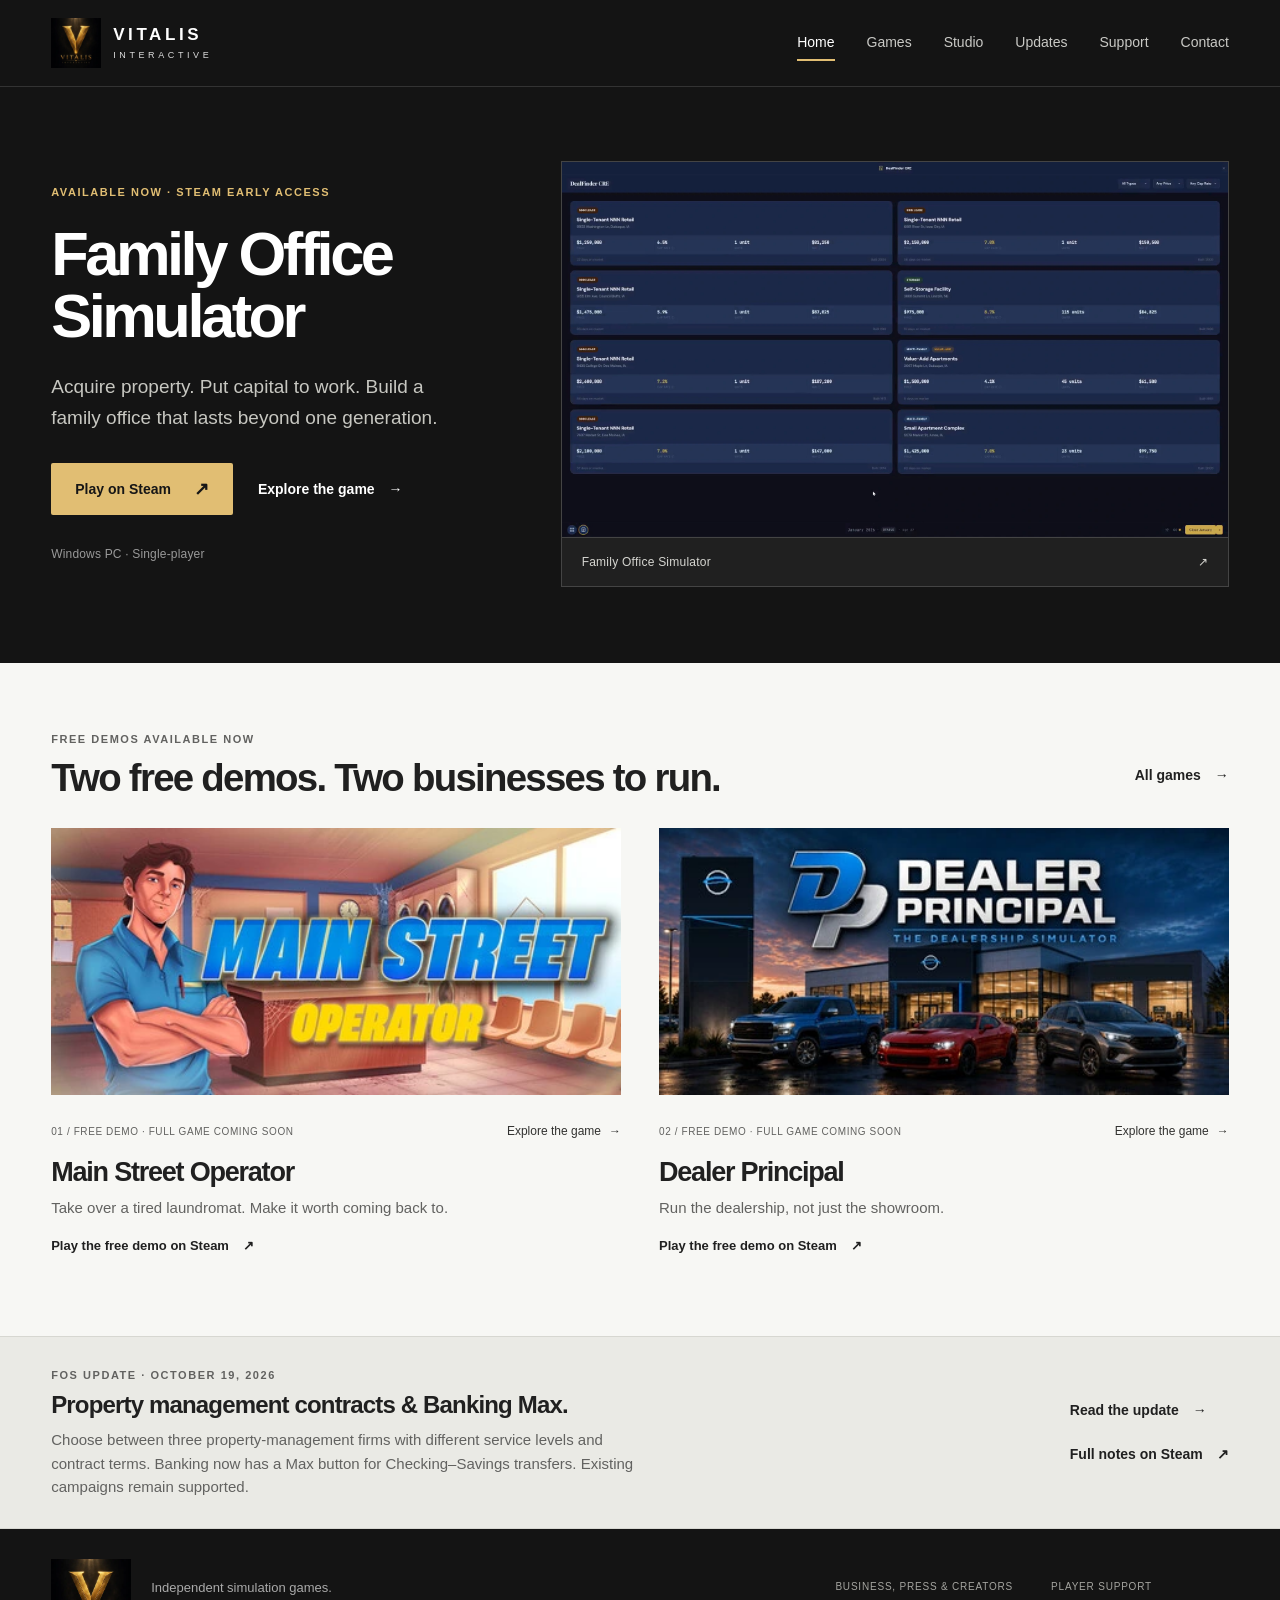
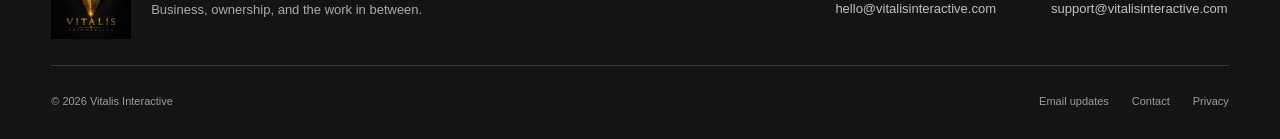
==== index.html @ b2b52690 "Refresh evergreen demo messaging after October 2026 Next Fest Replace expired promotional labels on " ====
<!doctype html>
<html lang="en"><head><meta charset="utf-8"><meta name="viewport" content="width=device-width,initial-scale=1">
<title>Vitalis Interactive | Independent Simulation Games</title><meta name="description" content="Play Family Office Simulator in Early Access, and try free demos of Main Street Operator and Dealer Principal. Independent business simulation games."><meta name="theme-color" content="#141414"><meta name="color-scheme" content="light"><meta name="robots" content="index,follow,max-image-preview:large">
<link rel="canonical" href="https://vitalisinteractive.com/"><link rel="icon" href="assets/favicon-32.png" type="image/png"><link rel="manifest" href="site.webmanifest">
<meta property="og:site_name" content="Vitalis Interactive"><meta property="og:type" content="website"><meta property="og:title" content="Vitalis Interactive | Independent Simulation Games"><meta property="og:description" content="Play Family Office Simulator in Early Access, and try free demos of Main Street Operator and Dealer Principal. Independent business simulation games."><meta property="og:url" content="https://vitalisinteractive.com/"><meta property="og:image" content="https://vitalisinteractive.com/assets/games/fos-capsule.webp"><meta property="og:image:alt" content="Family Office Simulator"><meta name="twitter:card" content="summary_large_image"><meta name="twitter:title" content="Vitalis Interactive | Independent Simulation Games"><meta name="twitter:description" content="Play Family Office Simulator in Early Access, and try free demos of Main Street Operator and Dealer Principal. Independent business simulation games."><meta name="twitter:image" content="https://vitalisinteractive.com/assets/games/fos-capsule.webp">
<link rel="stylesheet" href="styles.css"><link rel="stylesheet" href="foundation.css"><link rel="stylesheet" href="newsletter.css"><link rel="stylesheet" href="exact-logo-fix.css" data-vitalis-exact-logo><link rel="stylesheet" href="studio-refresh.css">
<script type="application/ld+json">{"@context": "https://schema.org", "@type": "WebPage", "name": "Vitalis Interactive | Independent Simulation Games", "url": "https://vitalisinteractive.com/", "publisher": {"@type": "Organization", "name": "Vitalis Interactive", "url": "https://vitalisinteractive.com/"}}</script></head>
<body class="vi-site" data-refresh="03"><a class="vi-skip" href="#main">Skip to content</a><header class="vi-header"><div class="vi-wrap vi-header-inner">
<a class="vi-brand" href="index.html" aria-label="Vitalis Interactive home"><img src="assets/vitalis-master-exact-2026.webp" width="56" height="56" alt="Vitalis Interactive"><span>VITALIS<span>INTERACTIVE</span></span></a>
<button class="vi-menu" type="button" data-menu aria-expanded="false" aria-controls="site-navigation" aria-label="Open navigation menu"><span></span><span></span><span></span></button>
<nav class="vi-nav" id="site-navigation" data-nav aria-label="Primary navigation"><a href="index.html" aria-current="page">Home</a><a href="games.html">Games</a><a href="studio.html">Studio</a><a href="latest.html">Updates</a><a href="support.html">Support</a><a href="contact.html">Contact</a></nav>
</div></header><main id="main" class="vi-main"><section class="vi-home-hero"><div class="vi-wrap vi-hero-grid"><div class="vi-hero-copy"><span class="vi-kicker vi-gold">Available now · Steam Early Access</span><h1>Family Office<br>Simulator</h1><p>Acquire property. Put capital to work. Build a family office that lasts beyond one generation.</p><div class="vi-actions"><a class="vi-button vi-primary" href="https://store.steampowered.com/app/4820790/Family_Office_Simulator/" target="_blank" rel="noopener noreferrer">Play on Steam <span aria-hidden="true">↗</span></a><a class="vi-inline-link" href="family-office-simulator.html">Explore the game <span aria-hidden="true">→</span></a></div><span class="vi-small vi-hero-platform">Windows PC · Single-player</span></div><a class="vi-hero-art" href="family-office-simulator.html" aria-label="Explore Family Office Simulator"><img class="" src="assets/games/fos-gameplay-1.webp" width="1920" height="1080" alt="Family Office Simulator — screenshot from the public Steam page" loading="eager" fetchpriority="high" decoding="async"><span>Family Office Simulator <span aria-hidden="true">↗</span></span></a></div></section>
<section class="vi-section"><div class="vi-wrap"><div class="vi-section-heading"><div><span class="vi-kicker">Free demos available now</span><h2>Two free demos. Two businesses to run.</h2></div><a class="vi-inline-link" href="games.html">All games <span aria-hidden="true">→</span></a></div><div class="vi-games-grid"><article class="vi-game"><a class="vi-art-link" href="main-street-operator.html" aria-label="Explore Main Street Operator"><img class="" src="assets/games/mso-capsule.webp" width="460" height="215" alt="Main Street Operator — official Steam capsule artwork" loading="lazy" decoding="async"></a><div class="vi-game-meta"><span>01 / Free demo · Full game coming soon</span><a href="main-street-operator.html">Explore the game <span aria-hidden="true">→</span></a></div><h2><a href="main-street-operator.html">Main Street Operator</a></h2><p>Take over a tired laundromat. Make it worth coming back to.</p><a class="vi-inline-link" href="https://store.steampowered.com/app/5070740/Main_Street_Operator/" target="_blank" rel="noopener noreferrer">Play the free demo on Steam <span aria-hidden="true">↗</span></a></article><article class="vi-game"><a class="vi-art-link" href="dealer-principal.html" aria-label="Explore Dealer Principal"><img class="" src="assets/games/dp-capsule.webp" width="460" height="215" alt="Dealer Principal — official Steam capsule artwork" loading="lazy" decoding="async"></a><div class="vi-game-meta"><span>02 / Free demo · Full game coming soon</span><a href="dealer-principal.html">Explore the game <span aria-hidden="true">→</span></a></div><h2><a href="dealer-principal.html">Dealer Principal</a></h2><p>Run the dealership, not just the showroom.</p><a class="vi-inline-link" href="https://store.steampowered.com/app/5158570/Dealer_Principal_The_Dealership_Simulator/" target="_blank" rel="noopener noreferrer">Play the free demo on Steam <span aria-hidden="true">↗</span></a></article></div></div></section><section class="vi-update-strip"><div class="vi-wrap vi-update-inner"><div><span class="vi-kicker">FOS update · October 19, 2026</span><h2>Property management contracts &amp; Banking Max.</h2><p>Choose between three property-management firms with different service levels and contract terms. Banking now has a Max button for Checking–Savings transfers. Existing campaigns remain supported.</p></div><div><a class="vi-inline-link" href="latest.html#update-2026-10-19-fos">Read the update <span aria-hidden="true">→</span></a><br><a class="vi-inline-link" href="https://steamcommunity.com/games/4820790/announcements/detail/681890308606133478" target="_blank" rel="noopener noreferrer">Full notes on Steam <span aria-hidden="true">↗</span></a></div></div></section></main><footer class="vi-footer"><div class="vi-wrap vi-footer-top">
<div class="vi-signature"><img src="assets/vitalis-master-exact-2026.webp" width="100" height="100" alt="Vitalis Interactive"><p>Independent simulation games.<br>Business, ownership, and the work in between.</p></div>
<div class="vi-footer-contacts"><div><span>Business, press &amp; creators</span><a href="mailto:hello@vitalisinteractive.com">hello@vitalisinteractive.com</a></div><div><span>Player support</span><a href="mailto:support@vitalisinteractive.com">support@vitalisinteractive.com</a></div></div>
</div><div class="vi-wrap vi-footer-bottom"><span>© <span data-year>2026</span> Vitalis Interactive</span><div><a href="dispatch.html">Email updates</a><a href="contact.html">Contact</a><a href="privacy.html">Privacy</a></div></div></footer><script src="site.js"></script></body></html>
---- styles.css ----
:root{--ink:#071116;--ink2:#0e1d24;--paper:#f3efe5;--paper2:#e7e0d3;--white:#fffdf8;--gold:#d7a936;--gold2:#8b6413;--muted:#9aadb2;--line:rgba(255,255,255,.13);--container:min(1180px,calc(100% - 44px))}
*{box-sizing:border-box}html{scroll-behavior:smooth}body{margin:0;background:var(--paper);color:var(--ink);font-family:Arial,Helvetica,sans-serif;line-height:1.55;-webkit-font-smoothing:antialiased}img{display:block;max-width:100%}a{color:inherit}.container{width:var(--container);margin:auto}.narrow{max-width:860px}.skip{position:fixed;left:12px;top:12px;transform:translateY(-150%);z-index:100;background:white;padding:10px}.skip:focus{transform:none}
.site-header{position:sticky;top:0;z-index:50;background:rgba(7,17,22,.96);border-bottom:1px solid var(--line);backdrop-filter:blur(14px)}.nav-wrap{min-height:88px;display:flex;align-items:center;justify-content:space-between;gap:24px}.brand{display:flex;width:82px;height:72px;overflow:hidden}.brand img{width:72px;height:72px;object-fit:contain}.site-nav{display:flex;align-items:center;gap:23px}.site-nav>a{color:rgba(255,255,255,.72);text-decoration:none;font-weight:700;font-size:13px}.site-nav>a:hover,.site-nav>a.active{color:white}.nav-cta{display:inline-flex!important;align-items:center;justify-content:center;min-height:42px;padding:0 17px;background:var(--gold);color:var(--ink)!important}.menu-button{display:none;background:none;border:0;padding:8px}.menu-button span{display:block;width:26px;height:2px;background:white;margin:5px}
.home-hero{position:relative;min-height:760px;overflow:hidden;background:var(--ink);color:white}.hero-bg{position:absolute;inset:0;background-position:center;background-size:cover}.hero-content{position:relative;z-index:2;min-height:760px;display:flex;align-items:center;padding-block:90px}.hero-copy{max-width:690px}.eyebrow{display:block;color:var(--gold);font-size:12px;font-weight:900;letter-spacing:.16em;text-transform:uppercase}.eyebrow.dark{color:var(--gold2)}h1,h2,h3{font-family:Georgia,"Times New Roman",serif;font-weight:400}.home-hero h1{margin:18px 0 26px;font-size:clamp(60px,7vw,102px);line-height:.93;letter-spacing:-.055em}.home-hero h1 em{display:block;color:var(--gold);font-weight:400}.hero-lead{max-width:650px;font-size:22px;line-height:1.5;color:#eef3f3}.hero-sub{max-width:600px;color:#a7b8bc}.button-row{display:flex;gap:16px;flex-wrap:wrap;margin-top:30px}.button{display:inline-flex;align-items:center;justify-content:center;min-height:48px;padding:0 21px;text-decoration:none;font-weight:900;border:1px solid transparent}.button.primary{background:var(--gold);color:var(--ink)}.button.secondary{border-color:rgba(255,255,255,.3);color:white;background:transparent}.button.secondary.dark{border-color:rgba(7,17,22,.25);color:var(--ink)}.button.secondary.light{margin-top:14px}.hero-proof{display:grid;grid-template-columns:repeat(3,1fr);gap:18px;margin-top:44px;padding-top:22px;border-top:1px solid var(--line)}.hero-proof div{display:grid;gap:2px}.hero-proof b{font-size:15px}.hero-proof span{font-size:12px;letter-spacing:.08em;text-transform:uppercase;color:var(--muted)}
.signal-strip{background:var(--ink2);color:white;border-top:1px solid var(--line);border-bottom:1px solid var(--line)}.signal-strip .container{min-height:82px;display:flex;align-items:center;justify-content:center;gap:28px;font-family:Georgia,serif;text-transform:uppercase;letter-spacing:.08em}.signal-strip i{width:5px;height:5px;border-radius:50%;background:var(--gold)}
.section{padding:105px 0}.compact-section{padding:60px 0}.compact-section h2{margin:0 0 8px;font-size:clamp(34px,4vw,48px)}.compact-section p{margin:0;color:#53656a;font-size:18px}.soft-section{background:var(--paper2)}.dark-section{background:var(--ink2);color:white}.split{display:grid;grid-template-columns:1fr 1fr;gap:84px;align-items:center}.intro-split{align-items:start}.split h2,.section-heading h2,.page-hero h1{margin:8px 0 0;font-size:clamp(42px,5vw,68px);line-height:1.03;letter-spacing:-.045em}.split p,.section-heading p{font-size:18px;color:#53656a}.dark-section .split p{color:#b6c5c8}.text-link{display:inline-block;margin-top:10px;text-decoration:none;font-weight:900;color:var(--gold2)}.system-list{display:grid;grid-template-columns:1fr 1fr;column-gap:72px;margin-top:55px}.system-list article{padding:25px 0;border-top:1px solid rgba(7,17,22,.22)}.system-list article:nth-last-child(-n+2){border-bottom:1px solid rgba(7,17,22,.22)}.system-list h3{margin:0 0 9px;font-size:29px}.system-list p,.feature-grid p{margin:0;color:#53656a}.feature-grid article{padding:28px;border:1px solid rgba(7,17,22,.14);background:rgba(255,255,255,.35)}.feature-grid h3{margin:48px 0 10px;font-size:27px}.section-heading{display:flex;align-items:end;justify-content:space-between;gap:30px;margin-bottom:44px}.news-grid{display:grid;grid-template-columns:1fr 1fr;gap:16px}.news-card{min-height:300px;padding:30px;border:1px solid rgba(7,17,22,.14);background:rgba(255,255,255,.38);display:flex;flex-direction:column}.news-card>span{font-size:12px;text-transform:uppercase;letter-spacing:.12em;color:var(--gold2);font-weight:900}.news-card h3{margin:42px 0 14px;font-size:28px;line-height:1.08}.news-card p{color:#53656a}.news-card a{margin-top:auto;text-decoration:none;font-weight:900}.news-card.featured{background:var(--ink);color:white}.news-card.featured p{color:#b6c5c8}.news-card.featured a{color:var(--gold)}
.page-hero{padding:145px 0 95px;background:var(--ink2);color:white}.page-hero h1{font-size:clamp(58px,7vw,92px)}.page-lead{max-width:760px;font-size:21px;color:#c8d4d6}.utility-page-hero{padding:78px 0 62px;background:var(--paper);color:var(--ink);border-bottom:1px solid rgba(7,17,22,.14)}.utility-page-hero h1{font-size:clamp(44px,6vw,64px)}.utility-page-hero .page-lead{color:#53656a}.studio-page-hero{background:var(--paper2);color:var(--ink);border-bottom:1px solid rgba(7,17,22,.14)}.studio-page-hero .page-lead{color:#53656a}.games-page-hero{background:var(--ink2)}.game-page-hero{padding-bottom:80px}.framed-image{border:1px solid var(--line);box-shadow:0 25px 70px rgba(0,0,0,.35)}.image-wide{margin-top:50px;border:1px solid rgba(7,17,22,.14);box-shadow:0 25px 70px rgba(7,17,22,.15)}.feature-grid{display:grid;grid-template-columns:repeat(3,1fr);gap:14px}.feature-grid article h3{margin-top:0}.game-catalog-card{display:grid;grid-template-columns:1.05fr .95fr;background:var(--ink);color:white}.catalog-image img{width:100%;height:100%;object-fit:cover}.game-catalog-card>div:last-child{padding:52px}.game-catalog-card h2{font-size:48px;margin:8px 0 20px}.game-catalog-card p{color:#b6c5c8}.process-list{max-width:900px;margin-top:36px}.process-list article{display:grid;grid-template-columns:minmax(220px,.8fr) 1.2fr;gap:40px;padding:26px 0;border-top:1px solid rgba(7,17,22,.16)}.process-list article:last-child{border-bottom:1px solid rgba(7,17,22,.16)}.process-list h3{margin:0;font-size:27px}.process-list p{margin:0;color:#53656a}.update-list article{display:grid;grid-template-columns:180px 1fr;gap:40px;padding:35px 0;border-top:1px solid rgba(7,17,22,.16)}.update-list article:last-child{border-bottom:1px solid rgba(7,17,22,.16)}.update-list time{font-size:12px;text-transform:uppercase;letter-spacing:.12em;color:var(--gold2);font-weight:900}.update-list h2{margin:0 0 10px;font-size:35px}.update-list p{color:#53656a}.update-list a{text-decoration:none;font-weight:900}.support-grid{display:grid;grid-template-columns:1fr 1fr;gap:20px}.support-grid article{padding:40px;border:1px solid rgba(7,17,22,.14);background:rgba(255,255,255,.35)}.support-grid h2{font-size:38px;margin-top:0}.faq{max-width:900px}.faq details{border-top:1px solid rgba(7,17,22,.16);padding:22px 0}.faq details:last-child{border-bottom:1px solid rgba(7,17,22,.16)}.faq summary{font-weight:900;cursor:pointer}.contact-grid{display:grid;grid-template-columns:1fr 1fr;gap:20px}.contact-grid>a{display:grid;gap:6px;padding:34px;border:1px solid rgba(7,17,22,.14);text-decoration:none}.contact-grid span{font-size:12px;text-transform:uppercase;letter-spacing:.1em;color:#53656a}.contact-grid strong{font-size:21px;color:var(--gold2)}.social-row{display:flex;gap:30px;justify-content:center}.social-row a{font-size:24px;text-decoration:none;font-family:Georgia,serif}
.fos-hero{padding:96px 0 76px}.fos-hero-layout{display:grid;grid-template-columns:minmax(0,.9fr) minmax(0,1.1fr);gap:64px;align-items:center}.fos-hero-copy{min-width:0}.fos-hero h1{margin-block:12px 22px;line-height:.96}.fos-hero .button.secondary.light{margin-top:0}.fos-key-art{min-width:0}.fos-key-art img{width:100%;height:auto}.fos-proof-row{display:grid;grid-template-columns:repeat(3,minmax(0,1fr));gap:18px;margin:34px 0 0;padding-top:20px;border-top:1px solid var(--line)}.fos-proof-row div{min-width:0}.fos-proof-row dt{color:var(--muted);font-size:11px;font-weight:900;letter-spacing:.1em;text-transform:uppercase}.fos-proof-row dd{margin:4px 0 0;color:white;font-size:14px;font-weight:700}.fos-game-section{padding-block:88px}.fos-gameplay-figure{margin-top:38px;margin-bottom:0}.fos-gameplay-frame{border:1px solid rgba(7,17,22,.14);box-shadow:0 25px 70px rgba(7,17,22,.15)}.fos-gameplay-frame img{width:100%;height:auto}.fos-gameplay-figure figcaption{margin-top:12px;color:#53656a;font-size:14px}.fos-systems-section .section-heading{margin-bottom:36px}.fos-system-groups{display:grid;grid-template-columns:repeat(3,minmax(0,1fr));gap:56px}.fos-system-group{padding-top:18px;border-top:2px solid var(--gold2)}.fos-system-group>h3{margin:0 0 32px;color:var(--gold2);font-family:Arial,Helvetica,sans-serif;font-size:12px;font-weight:900;letter-spacing:.12em;text-transform:uppercase}.fos-system-group article+article{margin-top:30px}.fos-system-group h4{margin:0 0 8px;font-family:Georgia,"Times New Roman",serif;font-size:27px;font-weight:400;line-height:1.1}.fos-system-group p{margin:0;color:#53656a}
.site-footer{background:var(--ink);color:#9db0b4;border-top:1px solid var(--line);padding:45px 0 25px}.footer-grid{display:grid;grid-template-columns:90px 1fr 1fr;gap:24px;align-items:center}.footer-grid img{width:76px;height:76px;object-fit:contain}.footer-grid div{display:grid;gap:3px}.footer-grid strong{color:white}.footer-links{text-align:right}.footer-links a{text-decoration:none}.copyright{padding-top:28px;font-size:12px;border-top:1px solid var(--line);margin-top:30px}
a:focus-visible,button:focus-visible{outline:3px solid #f0cf7b;outline-offset:4px}.button,.site-nav a,.text-link,.news-card a{transition:.18s}.button:hover,.nav-cta:hover{transform:translateY(-1px);filter:brightness(1.08)}
@media(max-width:980px){.site-nav{gap:14px}.site-nav>a{font-size:12px}.split,.game-catalog-card{grid-template-columns:1fr}.news-grid,.feature-grid{grid-template-columns:1fr}.home-hero{min-height:700px}.hero-content{min-height:700px}.fos-hero-layout{grid-template-columns:1fr;gap:46px}.fos-hero-copy{max-width:760px}.fos-key-art{width:min(760px,100%)}.fos-system-groups{gap:30px}.footer-grid{grid-template-columns:80px 1fr}.footer-links{grid-column:1/-1;text-align:left}}
@media(max-width:760px){:root{--container:min(calc(100% - 28px),1180px)}.nav-wrap{min-height:76px}.brand{width:64px;height:64px}.brand img{width:58px;height:58px}.menu-button{display:block}.site-nav{position:absolute;top:76px;left:14px;right:14px;display:none;flex-direction:column;align-items:stretch;gap:0;padding:14px;background:var(--ink2);border:1px solid var(--line)}.site-nav.open{display:flex}.site-nav>a{padding:13px 8px;border-bottom:1px solid var(--line);font-size:13px}.nav-cta{margin-top:12px}.home-hero,.hero-content{min-height:auto}.hero-content{padding:100px 0 72px}.home-hero h1{font-size:clamp(52px,16vw,76px)}.hero-lead{font-size:18px}.hero-proof{grid-template-columns:1fr 1fr}.hero-proof div:last-child{grid-column:1/-1}.signal-strip .container{gap:10px;font-size:12px}.signal-strip i{width:3px;height:3px}.section{padding:75px 0}.compact-section{padding:50px 0}.split{gap:30px}.system-list{grid-template-columns:1fr;column-gap:0}.system-list article:nth-last-child(2){border-bottom:0}.section-heading{display:grid;align-items:start}.page-hero{padding:100px 0 64px}.utility-page-hero{padding:58px 0 48px}.page-hero h1{font-size:clamp(48px,14vw,70px)}.utility-page-hero h1{font-size:clamp(42px,12vw,58px)}.feature-grid,.support-grid,.contact-grid{grid-template-columns:1fr}.process-list article,.update-list article{grid-template-columns:1fr;gap:12px}.fos-hero{padding:72px 0 58px}.fos-hero-layout{gap:36px}.fos-hero h1{font-size:clamp(48px,14vw,64px)}.fos-proof-row{gap:12px;margin-top:28px}.fos-game-section{padding-block:68px}.fos-gameplay-figure{margin-top:30px}.fos-system-groups{grid-template-columns:1fr;gap:42px}.fos-system-group>h3{margin-bottom:24px}.footer-grid{grid-template-columns:70px 1fr}.footer-links{grid-column:1/-1}.game-catalog-card>div:last-child{padding:34px 26px}}
---- newsletter.css ----
.dispatch-section{
  position:relative;
  overflow:hidden;
  padding:64px 0 58px;
  background:#0a171d;
  color:#fff;
  border-top:1px solid rgba(255,255,255,.1)
}
.dispatch-grid{
  position:relative;
  display:grid;
  grid-template-columns:minmax(0,.78fr) minmax(460px,1.22fr);
  gap:72px;
  align-items:start
}
.dispatch-copy{padding-top:24px}
.dispatch-copy h2{
  margin:12px 0 24px;
  max-width:520px;
  font-size:clamp(42px,5vw,62px);
  line-height:1;
  letter-spacing:-.04em
}
.dispatch-copy p{
  max-width:520px;
  margin:0;
  color:#b6c5c8;
  font-size:19px
}
.dispatch-form{
  padding:12px;
  border:1px solid rgba(255,255,255,.13);
  background:rgba(255,255,255,.035);
  box-shadow:0 24px 70px rgba(0,0,0,.26)
}
.dispatch-form iframe{
  display:block;
  width:100%;
  height:720px;
  max-width:100%;
  margin:0 auto;
  border:0;
  background:#f3efe5
}
.dispatch-privacy{
  margin:14px 8px 2px;
  color:#8fa3a8;
  font-size:12px
}
.dispatch-privacy a{color:#d7a936;text-decoration:none}
.dispatch-privacy a:hover{text-decoration:underline}
.privacy-content{max-width:840px}
.privacy-content h2{margin:55px 0 14px;font-size:34px}
.privacy-content h2:first-child{margin-top:0}
.privacy-content p,.privacy-content li{color:#53656a;font-size:17px}
.privacy-content ul{padding-left:22px}
.privacy-content a{color:#8b6413;font-weight:800}
.privacy-meta{
  margin-top:22px;
  color:#9aadb2;
  font-size:12px;
  text-transform:uppercase;
  letter-spacing:.1em
}
@media(max-width:980px){
  .dispatch-grid{grid-template-columns:1fr;gap:34px}
  .dispatch-copy{padding-top:0}
  .dispatch-copy p{max-width:680px}
}
@media(max-width:760px){
  .dispatch-section{padding:52px 0 44px}
  .dispatch-copy h2{font-size:clamp(40px,12vw,58px)}
  .dispatch-form{padding:8px}
  .dispatch-form iframe{height:760px}
  .privacy-content h2{font-size:30px}
}
---- exact-logo-fix.css ----
/* Final exact-logo corrections. The full approved square art is the prominent source; the horizontal lockup remains background-only. */
.home-game::after{
  content:"";
  position:absolute;
  right:-2%;
  bottom:-18%;
  width:min(44vw,620px);
  aspect-ratio:1;
  color:transparent;
  font-size:0;
  background:url("assets/vitalis-mark-exact-2026.webp") center/contain no-repeat;
  opacity:.025;
  pointer-events:none
}

.studio-page-hero::after{
  background-image:url("assets/vitalis-master-exact-2026.webp");
  background-position:center;
  background-size:contain;
  background-repeat:no-repeat;
  width:min(44vw,500px);
  aspect-ratio:1;
  opacity:.98;
  filter:drop-shadow(0 26px 56px rgba(0,0,0,.48))
}

.footer-grid{
  grid-template-columns:minmax(190px,230px) 1fr 1fr
}
.footer-grid::before{
  width:min(205px,100%);
  aspect-ratio:1;
  background-image:url("assets/vitalis-master-exact-2026.webp");
  background-position:left center;
  background-size:contain;
  background-repeat:no-repeat
}

@media(max-width:980px){
  .footer-grid{grid-template-columns:minmax(185px,220px) 1fr}
}

@media(max-width:760px){
  .footer-grid{grid-template-columns:1fr}
  .footer-grid::before{width:min(190px,72vw)}
}
---- studio-refresh.css ----
/* Vitalis / existing-art multipage refresh. No generated artwork or new logo. */
:root{--vi-ink:#141414;--vi-panel:#1d1d1d;--vi-paper:#f7f7f4;--vi-text:#202020;--vi-muted:#626260;--vi-rule:#d7d7d1;--vi-gold:#e1be73;--vi-max:1280px;--vi-gutter:clamp(22px,4vw,64px)}
.vi-site{margin:0;background:var(--vi-paper);background-image:none;color:var(--vi-text);font-family:Arial,Helvetica,sans-serif;line-height:1.55;-webkit-font-smoothing:antialiased}
.vi-site h1,.vi-site h2,.vi-site h3,.vi-site h4{font-family:Arial,Helvetica,sans-serif;font-style:normal;font-weight:700;letter-spacing:-.045em;line-height:1.08}
.vi-site p{max-width:70ch}.vi-site a{text-underline-offset:5px}.vi-site img{max-width:100%}.vi-site a:focus-visible,.vi-site button:focus-visible,.vi-site summary:focus-visible{outline:3px solid #bb831e;outline-offset:5px}
.vi-wrap{width:calc(100% - var(--vi-gutter)*2);max-width:var(--vi-max);margin-inline:auto}.vi-skip{position:fixed;left:20px;top:12px;z-index:1000;transform:translateY(-160%);background:#fff;color:#111;padding:12px 18px}.vi-skip:focus{transform:none}
.vi-header{position:sticky;top:0;z-index:90;background:var(--vi-ink);color:#fff;border-bottom:1px solid #333}.vi-header-inner{min-height:86px;display:flex;align-items:center;justify-content:space-between;gap:28px}.vi-brand{display:flex;align-items:center;gap:12px;text-decoration:none;flex-shrink:0}.vi-brand img{display:block;width:50px;height:50px;object-fit:contain}.vi-brand>span{font-size:17px;font-weight:700;letter-spacing:.21em;line-height:1.2}.vi-brand>span>span{display:block;font-size:9px;letter-spacing:.4em;font-weight:400;margin-top:5px;color:#ddd}
.vi-nav{display:flex;align-items:center;gap:clamp(18px,2.5vw,35px)}.vi-nav>a{display:inline-flex;align-items:center;min-height:48px;position:relative;text-decoration:none;font-size:14px;color:#c9c9c5}.vi-nav>a:hover,.vi-nav>a[aria-current]{color:#fff}.vi-nav>a[aria-current]::after{content:"";position:absolute;bottom:6px;left:0;right:0;height:2px;background:var(--vi-gold)}.vi-menu{display:none;width:48px;height:48px;border:1px solid #5c5c58;background:none;color:#fff;cursor:pointer;padding:12px}.vi-menu span{display:block;height:2px;background:currentColor;margin:5px 0}
.vi-kicker{display:block;font-size:11px;font-weight:700;letter-spacing:.14em;text-transform:uppercase;line-height:1.5;color:var(--vi-muted)}.vi-gold{color:var(--vi-gold)}.vi-small{font-size:12px;letter-spacing:.015em}.vi-actions{display:flex;align-items:center;flex-wrap:wrap;gap:18px 25px;margin-top:30px}.vi-button{display:inline-flex;gap:23px;min-height:52px;align-items:center;justify-content:center;padding:13px 23px;border:1px solid transparent;border-radius:2px;background:var(--vi-ink);color:#fff;text-decoration:none;font-size:14px;font-weight:700;line-height:1.4;transition:background .18s,color .18s}.vi-button span{font-size:18px;line-height:1}.vi-button:hover{background:#333}.vi-primary{color:#161616;background:var(--vi-gold)}.vi-primary:hover{background:#ebcd8e}.vi-inline-link{display:inline-flex;align-items:center;gap:14px;min-height:44px;font-size:14px;font-weight:700;text-decoration:none;line-height:1.4}.vi-inline-link:hover{text-decoration:underline}.vi-dark{background:var(--vi-ink);color:#fff}
.vi-home-hero{background:var(--vi-ink);color:#fff;padding:74px 0 76px}.vi-hero-grid{display:grid;grid-template-columns:minmax(0,.8fr) minmax(0,1.2fr);align-items:center;gap:64px}.vi-hero-copy h1{font-size:clamp(44px,4.8vw,74px);margin:22px 0 24px;line-height:1.01;letter-spacing:-.057em}.vi-hero-copy p{color:#c7c7c1;font-size:19px;line-height:1.65;max-width:37ch;margin:0}.vi-hero-platform{display:block;margin-top:30px;color:#999}.vi-hero-art{display:block;min-width:0;text-decoration:none;border:1px solid #444;background:#202020}.vi-hero-art>img{display:block;width:100%;height:auto;object-fit:contain}.vi-hero-art>span{padding:15px 20px;display:flex;align-items:center;justify-content:space-between;font-size:12px;letter-spacing:.02em;color:#d5d5d0;border-top:1px solid #444}.vi-hero-art:hover{border-color:#9e9e91}.vi-hero-art:hover>span{color:#fff}
.vi-section{padding:68px 0}.vi-section-heading{display:flex;align-items:flex-end;justify-content:space-between;gap:24px;margin-bottom:30px}.vi-section-heading h2{font-size:clamp(30px,3vw,44px);margin:9px 0 0}.vi-games-grid{display:grid;grid-template-columns:repeat(2,minmax(0,1fr));gap:38px}.vi-game{min-width:0}.vi-art-link{display:block;background:#1d1d1d;overflow:hidden;text-decoration:none}.vi-art-link img{width:100%;height:auto;display:block}.vi-art-link:hover{outline:1px solid #5f5f56;outline-offset:4px}.vi-game-meta{display:flex;justify-content:space-between;align-items:center;gap:15px;margin-top:15px;font-size:10px;letter-spacing:.06em;text-transform:uppercase;color:var(--vi-muted)}.vi-game-meta>a{display:inline-flex;align-items:center;gap:8px;min-height:44px;color:#323230;white-space:nowrap;text-decoration:none;letter-spacing:0;font-size:12px;text-transform:none}.vi-game h2{font-size:27px;margin:4px 0 9px}.vi-game h2 a{text-decoration:none}.vi-game h2 a:hover{text-decoration:underline}.vi-game>p{font-size:15px;margin:0 0 5px;color:var(--vi-muted)}.vi-game>.vi-inline-link{font-size:13px}
.vi-update-strip{background:#eaeae5;border-block:1px solid var(--vi-rule);padding:30px 0}.vi-update-inner{display:flex;justify-content:space-between;align-items:center;gap:32px}.vi-update-inner h2{font-size:24px;letter-spacing:-.035em;max-width:700px;margin:9px 0 0}.vi-update-inner p{font-size:15px;margin:10px 0 0;color:var(--vi-muted)}.vi-update-inner>.vi-inline-link,.vi-update-inner>.vi-button{flex-shrink:0}
.vi-footer{padding:30px 0 24px;background:var(--vi-ink);color:#c4c4bd}.vi-footer-top{display:flex;justify-content:space-between;align-items:center;gap:40px;padding-bottom:26px}.vi-signature{display:flex;align-items:center;gap:20px;min-width:0}.vi-signature>img{width:80px;height:80px;object-fit:contain}.vi-signature p{font-size:13px;line-height:1.7;margin:0;color:#aaa}.vi-footer-contacts{display:grid;grid-template-columns:1fr 1fr;gap:38px}.vi-footer-contacts>div{display:grid;gap:5px}.vi-footer-contacts span{font-size:10px;letter-spacing:.08em;text-transform:uppercase;color:#a5a5a0}.vi-footer-contacts a{font-size:13px;text-decoration:none;overflow-wrap:anywhere}.vi-footer-contacts a:hover{color:#fff;text-decoration:underline}.vi-footer-bottom{display:flex;align-items:center;justify-content:space-between;gap:20px;border-top:1px solid #363633;padding-top:21px;font-size:11px;color:#9d9d99}.vi-footer-bottom>div{display:flex;gap:23px;flex-wrap:wrap}.vi-footer-bottom a{display:inline-flex;align-items:center;min-height:28px;text-decoration:none}.vi-footer-bottom a:hover{text-decoration:underline}
.vi-page-intro{padding:58px 0 30px;background:var(--vi-paper)}.vi-page-intro h1{font-size:clamp(46px,6vw,76px);margin:12px 0 16px;letter-spacing:-.055em}.vi-page-intro p{font-size:19px;margin:0;color:var(--vi-muted)}.vi-catalog{padding-top:28px;padding-bottom:80px}.vi-catalog-grid{display:grid;grid-template-columns:repeat(3,minmax(0,1fr));gap:30px}.vi-catalog .vi-game h2{font-size:25px}.vi-catalog .vi-game-meta{align-items:flex-start;flex-direction:column;gap:0}.vi-catalog .vi-game-meta>a{min-height:32px}
.vi-product-hero{padding:27px 0 65px;background:var(--vi-ink);color:#fff}.vi-breadcrumb{display:inline-flex;align-items:center;min-height:44px;font-size:13px;text-decoration:none;color:#b9b9b3;margin-bottom:27px}.vi-breadcrumb:hover{color:#fff}.vi-product-grid{display:grid;grid-template-columns:minmax(0,1.08fr) minmax(0,.92fr);align-items:center;gap:72px}.vi-product-grid h1{font-size:clamp(43px,5vw,69px);max-width:12ch;margin:20px 0;letter-spacing:-.05em}.vi-game-subtitle{font-size:17px;text-transform:uppercase;letter-spacing:.09em;color:#deded7;margin-top:-7px}.vi-lead{font-size:18px;line-height:1.7;color:#c7c7c1}.vi-capsule-feature{margin:0;max-width:600px}.vi-capsule-feature>img{width:100%;height:auto;display:block}.vi-capsule-feature>figcaption{font-size:11px;color:#969690;text-align:right;margin-top:10px}.vi-story{display:grid;grid-template-columns:1fr 1fr;gap:72px}.vi-story h2{font-size:30px;margin:0 0 15px}.vi-story p{color:var(--vi-muted);font-size:17px;line-height:1.8;margin:0}.vi-gallery-section{background:#eeeee9;border-block:1px solid #ddd}.vi-gallery{display:grid;grid-template-columns:1fr 1fr;gap:28px}.vi-gallery figure{margin:0;min-width:0}.vi-gallery figure:first-child{grid-column:1/-1}.vi-gallery figure img{display:block;width:100%;height:auto;background:#141414}.vi-gallery figcaption{font-size:12px;color:var(--vi-muted);margin-top:10px;line-height:1.5}.vi-gallery a{display:block}
/* Existing utility-page content remains intact; remove the earlier decorative skin. */
.vi-legacy .page-hero{padding:62px 0 45px;background:var(--vi-paper);background-image:none;color:var(--vi-text);border-bottom:1px solid var(--vi-rule);min-height:0}.vi-legacy .page-hero::before,.vi-legacy .page-hero::after,.vi-legacy .dark-section::after,.vi-legacy .home-game::after{display:none}.vi-legacy .page-hero h1{font-size:clamp(42px,5vw,65px);line-height:1.08;letter-spacing:-.05em}.vi-legacy .page-hero .narrow{max-width:1000px;padding-right:0}.vi-legacy .page-lead{font-size:19px;color:var(--vi-muted)}.vi-legacy .section{padding:52px 0}.vi-legacy .dark-section{background:#202020;border-color:#333}.vi-legacy .dark-section::before{display:none}.vi-legacy .dark-section p{color:#c6c6c0}.vi-legacy .soft-section{background:#eaeae5}.vi-legacy .section h2{font-size:32px}.vi-legacy .section h3{font-size:23px}.vi-legacy .eyebrow,.vi-legacy .eyebrow.dark{color:#72551e}.vi-legacy .process-list article{padding-left:0}.vi-legacy .process-list article::before{display:none}.vi-legacy .process-list article:hover{background:none;padding-left:0}.vi-legacy .support-grid article,.vi-legacy .contact-grid>a{box-shadow:none;border-color:var(--vi-rule);background:transparent;transform:none}.vi-legacy .support-grid article::before,.vi-legacy .contact-grid>a::before{display:none}.vi-legacy .contact-grid strong,.vi-legacy .text-link{color:#292925}.vi-legacy .contact-grid strong{overflow-wrap:anywhere}.vi-legacy .text-link::after{display:none}.vi-legacy .button.primary{background:var(--vi-gold);color:#141414;border:none;box-shadow:none}.vi-legacy .button.secondary.dark{color:#202020;border-color:#555}.vi-legacy .privacy-content{max-width:860px}.vi-legacy .privacy-content h2{font-size:25px}.vi-legacy .privacy-content p,.vi-legacy .privacy-content li{font-size:16px;color:#4f4f4a;line-height:1.8}.vi-legacy .dispatch-section{padding:60px 0;background:var(--vi-paper);color:var(--vi-text);border:0}.vi-legacy .dispatch-section::before,.vi-legacy .dispatch-section::after{display:none}.vi-legacy .dispatch-grid{align-items:start;gap:60px}.vi-legacy .dispatch-copy h1{font-size:clamp(38px,5vw,58px);line-height:1.06}.vi-legacy .dispatch-copy p,.vi-legacy .dispatch-privacy{color:var(--vi-muted)}.vi-legacy .dispatch-copy .eyebrow{color:#72551e}.vi-legacy .dispatch-form{min-width:0;background:transparent;box-shadow:none;border:0;padding:0}.vi-legacy .dispatch-form iframe{display:block;width:100%;max-width:540px;border:1px solid var(--vi-rule)}
.vi-site .update-list article{grid-template-columns:165px 1fr;padding:30px 0;gap:35px;border-color:var(--vi-rule)}.vi-site .update-list h2{font-size:28px;line-height:1.16;letter-spacing:-.03em}.vi-site .update-list p{font-size:16px;color:var(--vi-muted);max-width:72ch}.vi-site .update-list time{color:#65655f;letter-spacing:.04em;font-size:12px}.vi-site .update-list a{font-size:14px;color:#242420}.vi-site .update-list article:first-child{border-top:3px solid #202020}

/* Temporary FOS Steam Autumn Sale banner. Hidden by default and revealed by site.js only while the sale is live. */
.vi-sale-banner{background:#efe4cb;color:#181818;border-bottom:1px solid #cfbd96}
.vi-sale-banner[hidden]{display:none}
.vi-sale-banner-inner{min-height:58px;display:flex;align-items:center;justify-content:space-between;gap:24px;padding-block:10px}
.vi-sale-banner p{margin:0;max-width:none;font-size:14px;line-height:1.45}
.vi-sale-banner strong{font-weight:700}
.vi-sale-banner .vi-inline-link{min-height:38px;white-space:nowrap;font-size:13px}
@media(min-width:1700px){.vi-home-hero{padding-block:90px}.vi-hero-grid{gap:80px}}
@media(max-width:1100px){.vi-hero-grid{gap:35px}.vi-hero-copy h1{font-size:54px}.vi-product-grid{gap:38px}.vi-footer-contacts{grid-template-columns:1fr;gap:15px}.vi-catalog-grid{gap:24px}.vi-story{gap:40px}.vi-nav{gap:20px}}
@media(max-width:900px){.vi-header-inner{min-height:76px}.vi-brand img{width:44px;height:44px}.vi-menu{display:block}.vi-nav{display:none;position:absolute;top:76px;left:0;right:0;padding:14px var(--vi-gutter) 24px;background:#141414;border-bottom:1px solid #555;max-height:calc(100dvh - 76px);overflow:auto;gap:0;flex-direction:column;align-items:stretch}.vi-nav.open{display:flex}.vi-nav>a{font-size:16px;min-height:50px;border-bottom:1px solid #303030}.vi-nav>a[aria-current]::after{left:auto;width:25px;bottom:24px}.vi-hero-grid{grid-template-columns:1fr;gap:35px}.vi-home-hero{padding:40px 0 46px}.vi-hero-copy h1{font-size:clamp(44px,7vw,62px)}.vi-hero-copy p{max-width:52ch}.vi-hero-art{max-width:760px}.vi-hero-copy .vi-hero-platform{margin-top:20px}.vi-catalog-grid{grid-template-columns:1fr 1fr}.vi-product-grid{grid-template-columns:1fr;gap:35px}.vi-product-grid h1{max-width:18ch}.vi-capsule-feature{width:min(100%,600px)}.vi-product-hero{padding-bottom:45px}.vi-story{gap:35px}.vi-legacy .dispatch-grid{grid-template-columns:1fr;gap:28px}.vi-legacy .dispatch-copy{max-width:650px}}
@media(max-width:620px){:root{--vi-gutter:22px}.vi-sale-banner-inner{align-items:flex-start;flex-direction:column;gap:3px;padding-block:11px}.vi-sale-banner p{font-size:13px}.vi-sale-banner .vi-inline-link{min-height:34px}.vi-brand{gap:9px}.vi-brand>span{font-size:15px}.vi-brand>span>span{font-size:8px}.vi-hero-copy h1{font-size:46px;margin:18px 0 21px}.vi-hero-copy p{font-size:17px}.vi-hero-grid{gap:30px}.vi-actions{gap:10px 20px;margin-top:24px}.vi-button{min-height:50px;font-size:14px}.vi-hero-copy .vi-actions{align-items:flex-start;flex-direction:column}.vi-hero-copy .vi-hero-platform{margin-top:17px}.vi-section{padding:43px 0}.vi-section-heading{gap:15px;align-items:start;margin-bottom:25px}.vi-section-heading h2{font-size:32px}.vi-section-heading>.vi-inline-link{font-size:12px;gap:7px}.vi-games-grid,.vi-catalog-grid,.vi-story{grid-template-columns:1fr;gap:36px}.vi-game h2{font-size:27px}.vi-game-meta{margin-top:9px}.vi-game-meta>a{font-size:12px}.vi-update-strip{padding:24px 0}.vi-update-inner{flex-direction:column;align-items:flex-start;gap:9px}.vi-update-inner h2{font-size:23px}.vi-footer-top{flex-direction:column;align-items:flex-start;gap:23px;padding-bottom:22px}.vi-signature{gap:16px}.vi-signature img{width:65px;height:65px}.vi-signature p{font-size:12px}.vi-footer-contacts{grid-template-columns:1fr;gap:18px}.vi-footer-contacts a{font-size:14px;min-height:24px}.vi-footer-bottom{align-items:flex-start;flex-direction:column;gap:13px}.vi-footer-bottom>div{gap:25px}.vi-page-intro{padding:42px 0 20px}.vi-page-intro h1{font-size:50px}.vi-page-intro p{font-size:17px}.vi-catalog{padding-top:23px}.vi-catalog .vi-game-meta{flex-direction:row;align-items:center}.vi-catalog .vi-game h2{font-size:29px}.vi-product-grid h1{font-size:43px;max-width:13ch}.vi-lead{font-size:17px}.vi-product-hero{padding-top:15px}.vi-breadcrumb{margin-bottom:20px}.vi-product-grid .vi-actions{margin-top:24px}.vi-game-subtitle{font-size:13px}.vi-story h2{font-size:27px}.vi-story p{font-size:16px}.vi-gallery{grid-template-columns:1fr;gap:25px}.vi-gallery figure:first-child{grid-column:auto}.vi-legacy .section{padding:37px 0}.vi-legacy .page-hero{padding:44px 0 30px}.vi-legacy .page-hero h1{font-size:43px}.vi-legacy .page-lead{font-size:17px}.vi-legacy .process-list article{grid-template-columns:1fr;gap:12px}.vi-legacy .contact-grid>a{padding:24px}.vi-legacy .contact-grid strong{font-size:17px}.vi-legacy .support-grid article{padding:24px}.vi-legacy .dispatch-section{padding:40px 0}.vi-site .update-list article{grid-template-columns:1fr;gap:10px;padding:26px 0}.vi-site .update-list h2{font-size:25px}.vi-site .update-list p{font-size:16px}}
@media(max-width:359px){:root{--vi-gutter:17px}.vi-hero-copy h1{font-size:41px}.vi-section-heading h2{font-size:27px}.vi-section-heading{flex-wrap:wrap}.vi-game-meta{align-items:flex-start;flex-direction:column;gap:0}.vi-product-grid h1{font-size:38px}.vi-brand>span{font-size:13px}}
@media(prefers-reduced-motion:reduce){html{scroll-behavior:auto!important}*,*::before,*::after{transition:none!important;animation:none!important}}
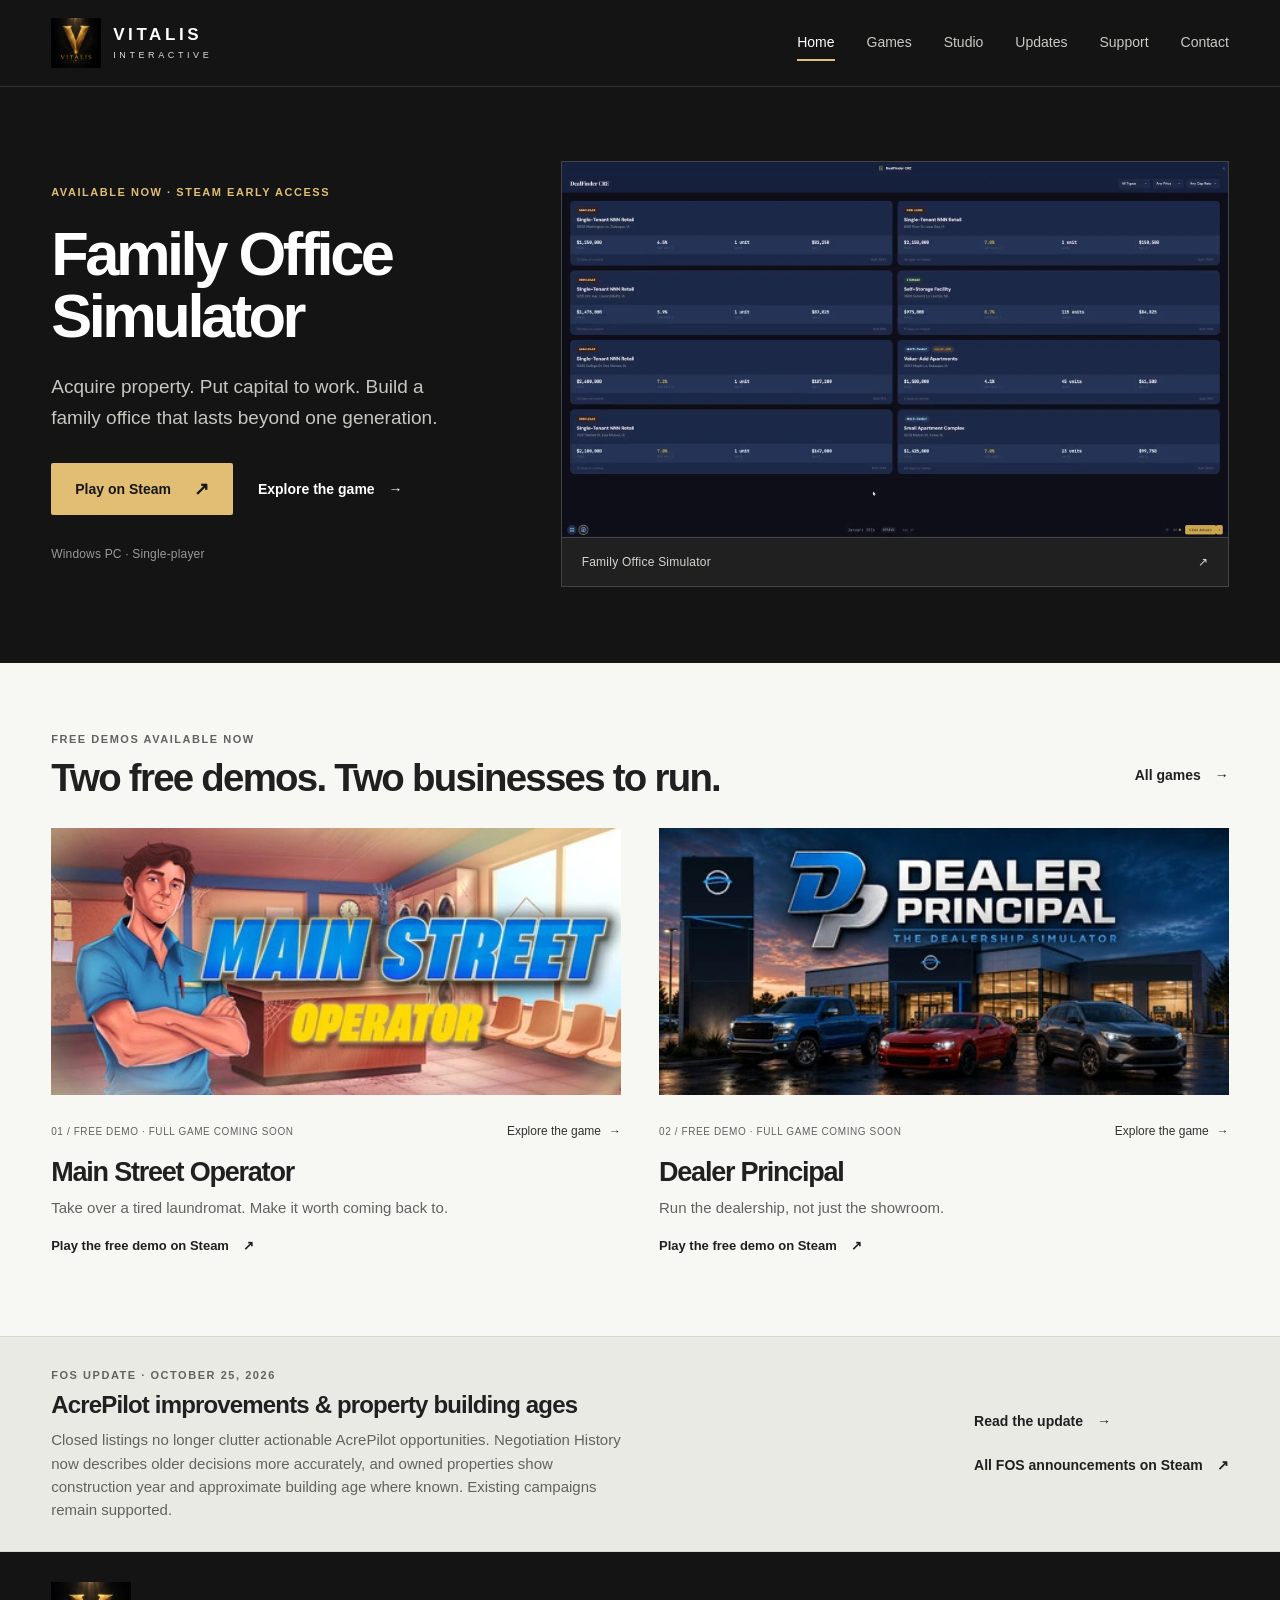
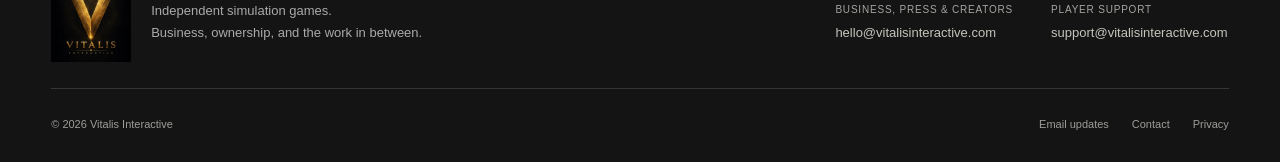
==== commit 8bbc14ff: "Refresh public game updates and improve search descriptions" ====
--- a/index.html
+++ b/index.html
@@ -10,7 +10,7 @@
 <button class="vi-menu" type="button" data-menu aria-expanded="false" aria-controls="site-navigation" aria-label="Open navigation menu"><span></span><span></span><span></span></button>
 <nav class="vi-nav" id="site-navigation" data-nav aria-label="Primary navigation"><a href="index.html" aria-current="page">Home</a><a href="games.html">Games</a><a href="studio.html">Studio</a><a href="latest.html">Updates</a><a href="support.html">Support</a><a href="contact.html">Contact</a></nav>
 </div></header><main id="main" class="vi-main"><section class="vi-home-hero"><div class="vi-wrap vi-hero-grid"><div class="vi-hero-copy"><span class="vi-kicker vi-gold">Available now · Steam Early Access</span><h1>Family Office<br>Simulator</h1><p>Acquire property. Put capital to work. Build a family office that lasts beyond one generation.</p><div class="vi-actions"><a class="vi-button vi-primary" href="https://store.steampowered.com/app/4820790/Family_Office_Simulator/" target="_blank" rel="noopener noreferrer">Play on Steam <span aria-hidden="true">↗</span></a><a class="vi-inline-link" href="family-office-simulator.html">Explore the game <span aria-hidden="true">→</span></a></div><span class="vi-small vi-hero-platform">Windows PC · Single-player</span></div><a class="vi-hero-art" href="family-office-simulator.html" aria-label="Explore Family Office Simulator"><img class="" src="assets/games/fos-gameplay-1.webp" width="1920" height="1080" alt="Family Office Simulator — screenshot from the public Steam page" loading="eager" fetchpriority="high" decoding="async"><span>Family Office Simulator <span aria-hidden="true">↗</span></span></a></div></section>
-<section class="vi-section"><div class="vi-wrap"><div class="vi-section-heading"><div><span class="vi-kicker">Free demos available now</span><h2>Two free demos. Two businesses to run.</h2></div><a class="vi-inline-link" href="games.html">All games <span aria-hidden="true">→</span></a></div><div class="vi-games-grid"><article class="vi-game"><a class="vi-art-link" href="main-street-operator.html" aria-label="Explore Main Street Operator"><img class="" src="assets/games/mso-capsule.webp" width="460" height="215" alt="Main Street Operator — official Steam capsule artwork" loading="lazy" decoding="async"></a><div class="vi-game-meta"><span>01 / Free demo · Full game coming soon</span><a href="main-street-operator.html">Explore the game <span aria-hidden="true">→</span></a></div><h2><a href="main-street-operator.html">Main Street Operator</a></h2><p>Take over a tired laundromat. Make it worth coming back to.</p><a class="vi-inline-link" href="https://store.steampowered.com/app/5070740/Main_Street_Operator/" target="_blank" rel="noopener noreferrer">Play the free demo on Steam <span aria-hidden="true">↗</span></a></article><article class="vi-game"><a class="vi-art-link" href="dealer-principal.html" aria-label="Explore Dealer Principal"><img class="" src="assets/games/dp-capsule.webp" width="460" height="215" alt="Dealer Principal — official Steam capsule artwork" loading="lazy" decoding="async"></a><div class="vi-game-meta"><span>02 / Free demo · Full game coming soon</span><a href="dealer-principal.html">Explore the game <span aria-hidden="true">→</span></a></div><h2><a href="dealer-principal.html">Dealer Principal</a></h2><p>Run the dealership, not just the showroom.</p><a class="vi-inline-link" href="https://store.steampowered.com/app/5158570/Dealer_Principal_The_Dealership_Simulator/" target="_blank" rel="noopener noreferrer">Play the free demo on Steam <span aria-hidden="true">↗</span></a></article></div></div></section><section class="vi-update-strip"><div class="vi-wrap vi-update-inner"><div><span class="vi-kicker">FOS update · October 19, 2026</span><h2>Property management contracts &amp; Banking Max.</h2><p>Choose between three property-management firms with different service levels and contract terms. Banking now has a Max button for Checking–Savings transfers. Existing campaigns remain supported.</p></div><div><a class="vi-inline-link" href="latest.html#update-2026-10-19-fos">Read the update <span aria-hidden="true">→</span></a><br><a class="vi-inline-link" href="https://steamcommunity.com/games/4820790/announcements/detail/681890308606133478" target="_blank" rel="noopener noreferrer">Full notes on Steam <span aria-hidden="true">↗</span></a></div></div></section></main><footer class="vi-footer"><div class="vi-wrap vi-footer-top">
+<section class="vi-section"><div class="vi-wrap"><div class="vi-section-heading"><div><span class="vi-kicker">Free demos available now</span><h2>Two free demos. Two businesses to run.</h2></div><a class="vi-inline-link" href="games.html">All games <span aria-hidden="true">→</span></a></div><div class="vi-games-grid"><article class="vi-game"><a class="vi-art-link" href="main-street-operator.html" aria-label="Explore Main Street Operator"><img class="" src="assets/games/mso-capsule.webp" width="460" height="215" alt="Main Street Operator — official Steam capsule artwork" loading="lazy" decoding="async"></a><div class="vi-game-meta"><span>01 / Free demo · Full game coming soon</span><a href="main-street-operator.html">Explore the game <span aria-hidden="true">→</span></a></div><h2><a href="main-street-operator.html">Main Street Operator</a></h2><p>Take over a tired laundromat. Make it worth coming back to.</p><a class="vi-inline-link" href="https://store.steampowered.com/app/5070740/Main_Street_Operator/" target="_blank" rel="noopener noreferrer">Play the free demo on Steam <span aria-hidden="true">↗</span></a></article><article class="vi-game"><a class="vi-art-link" href="dealer-principal.html" aria-label="Explore Dealer Principal"><img class="" src="assets/games/dp-capsule.webp" width="460" height="215" alt="Dealer Principal — official Steam capsule artwork" loading="lazy" decoding="async"></a><div class="vi-game-meta"><span>02 / Free demo · Full game coming soon</span><a href="dealer-principal.html">Explore the game <span aria-hidden="true">→</span></a></div><h2><a href="dealer-principal.html">Dealer Principal</a></h2><p>Run the dealership, not just the showroom.</p><a class="vi-inline-link" href="https://store.steampowered.com/app/5158570/Dealer_Principal_The_Dealership_Simulator/" target="_blank" rel="noopener noreferrer">Play the free demo on Steam <span aria-hidden="true">↗</span></a></article></div></div></section><section class="vi-update-strip"><div class="vi-wrap vi-update-inner"><div><span class="vi-kicker">FOS update · October 25, 2026</span><h2>AcrePilot improvements &amp; property building ages</h2><p>Closed listings no longer clutter actionable AcrePilot opportunities. Negotiation History now describes older decisions more accurately, and owned properties show construction year and approximate building age where known. Existing campaigns remain supported.</p></div><div><a class="vi-inline-link" href="latest.html#update-2026-10-25-fos">Read the update <span aria-hidden="true">→</span></a><br><a class="vi-inline-link" href="https://steamcommunity.com/app/4820790/announcements/" target="_blank" rel="noopener noreferrer">All FOS announcements on Steam <span aria-hidden="true">↗</span></a></div></div></section></main><footer class="vi-footer"><div class="vi-wrap vi-footer-top">
 <div class="vi-signature"><img src="assets/vitalis-master-exact-2026.webp" width="100" height="100" alt="Vitalis Interactive"><p>Independent simulation games.<br>Business, ownership, and the work in between.</p></div>
 <div class="vi-footer-contacts"><div><span>Business, press &amp; creators</span><a href="mailto:hello@vitalisinteractive.com">hello@vitalisinteractive.com</a></div><div><span>Player support</span><a href="mailto:support@vitalisinteractive.com">support@vitalisinteractive.com</a></div></div>
 </div><div class="vi-wrap vi-footer-bottom"><span>© <span data-year>2026</span> Vitalis Interactive</span><div><a href="dispatch.html">Email updates</a><a href="contact.html">Contact</a><a href="privacy.html">Privacy</a></div></div></footer><script src="site.js"></script></body></html>
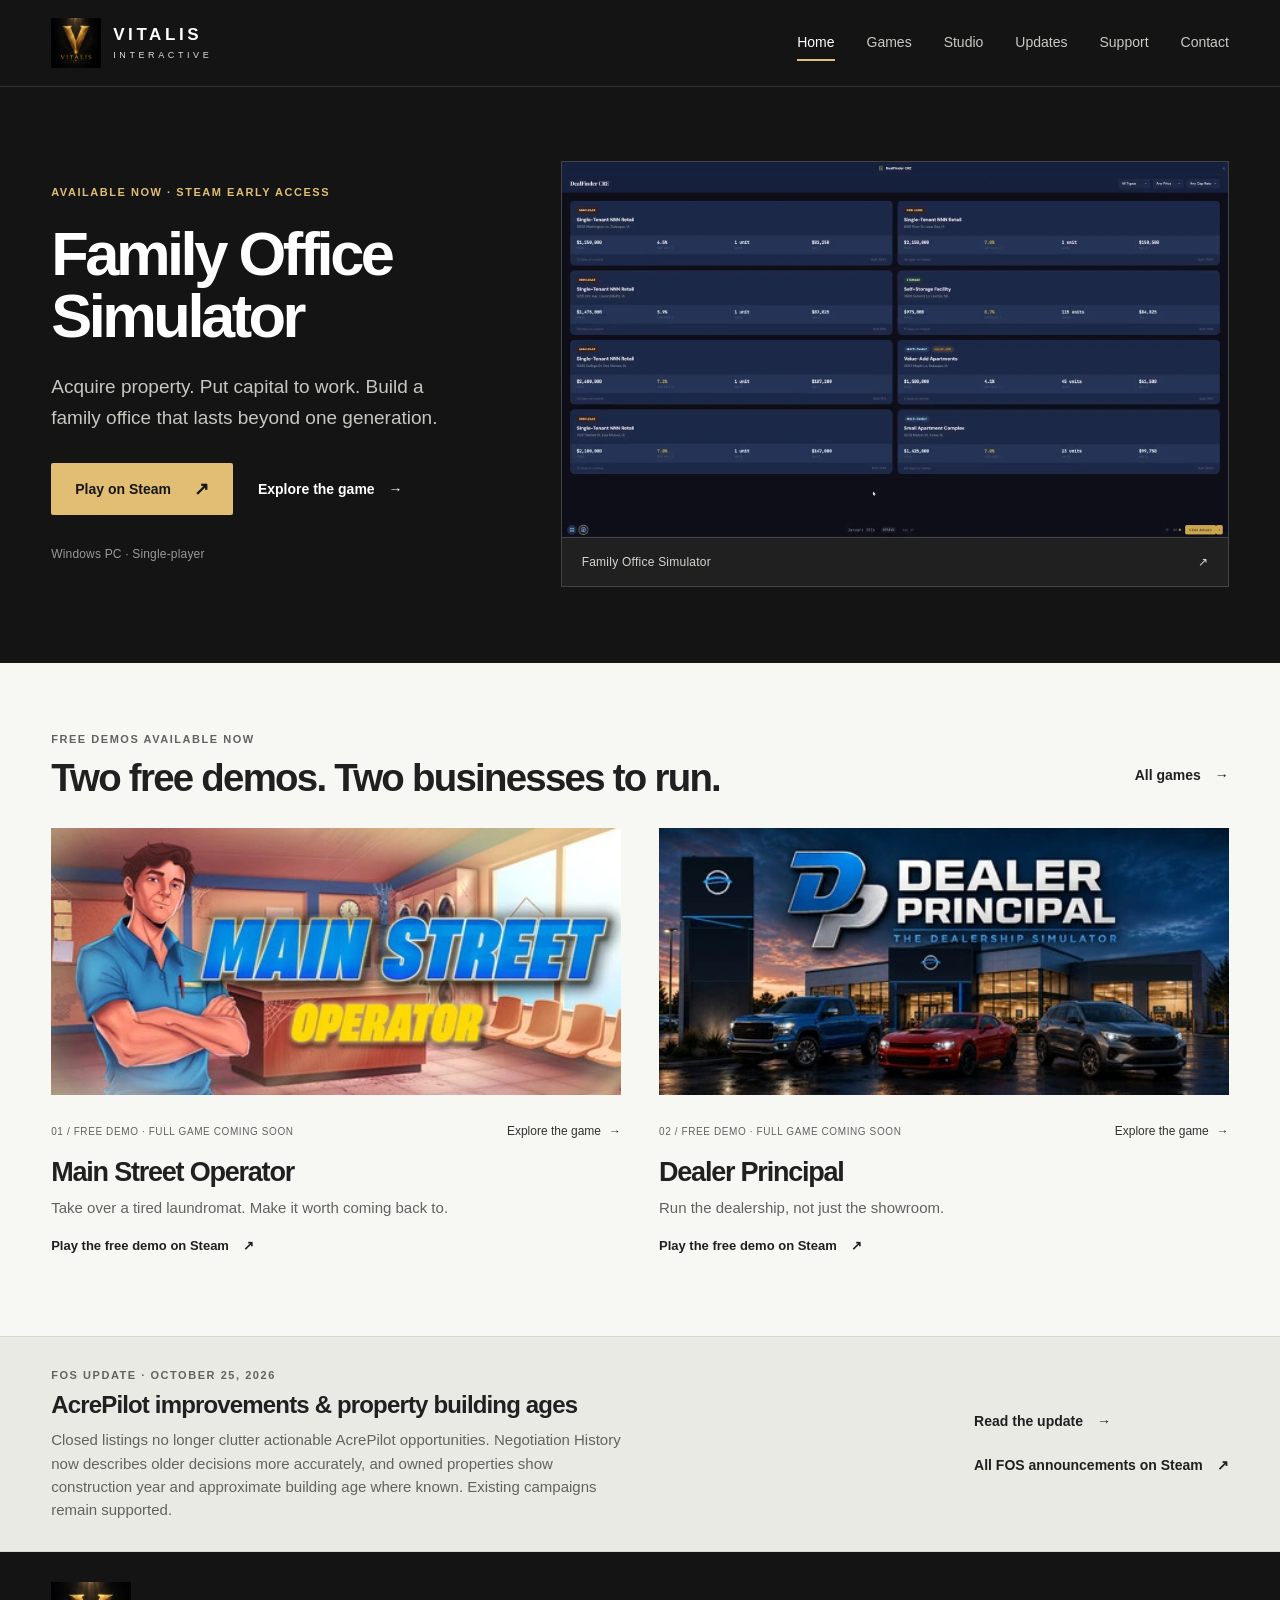
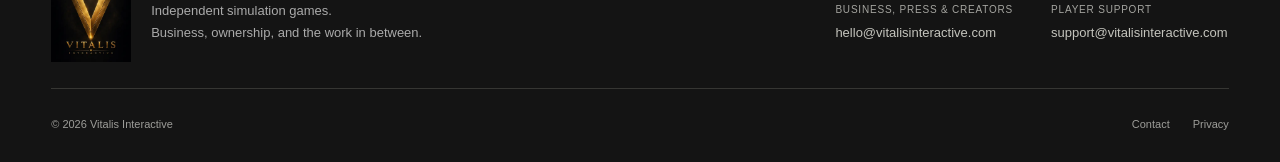
==== commit 90c7f692: "Remove retired newsletter from primary website footers" ====
--- a/index.html
+++ b/index.html
@@ -3,7 +3,7 @@
 <title>Vitalis Interactive | Independent Simulation Games</title><meta name="description" content="Play Family Office Simulator in Early Access, and try free demos of Main Street Operator and Dealer Principal. Independent business simulation games."><meta name="theme-color" content="#141414"><meta name="color-scheme" content="light"><meta name="robots" content="index,follow,max-image-preview:large">
 <link rel="canonical" href="https://vitalisinteractive.com/"><link rel="icon" href="assets/favicon-32.png" type="image/png"><link rel="manifest" href="site.webmanifest">
 <meta property="og:site_name" content="Vitalis Interactive"><meta property="og:type" content="website"><meta property="og:title" content="Vitalis Interactive | Independent Simulation Games"><meta property="og:description" content="Play Family Office Simulator in Early Access, and try free demos of Main Street Operator and Dealer Principal. Independent business simulation games."><meta property="og:url" content="https://vitalisinteractive.com/"><meta property="og:image" content="https://vitalisinteractive.com/assets/games/fos-capsule.webp"><meta property="og:image:alt" content="Family Office Simulator"><meta name="twitter:card" content="summary_large_image"><meta name="twitter:title" content="Vitalis Interactive | Independent Simulation Games"><meta name="twitter:description" content="Play Family Office Simulator in Early Access, and try free demos of Main Street Operator and Dealer Principal. Independent business simulation games."><meta name="twitter:image" content="https://vitalisinteractive.com/assets/games/fos-capsule.webp">
-<link rel="stylesheet" href="styles.css"><link rel="stylesheet" href="foundation.css"><link rel="stylesheet" href="newsletter.css"><link rel="stylesheet" href="exact-logo-fix.css" data-vitalis-exact-logo><link rel="stylesheet" href="studio-refresh.css">
+<link rel="stylesheet" href="styles.css"><link rel="stylesheet" href="foundation.css"><link rel="stylesheet" href="exact-logo-fix.css" data-vitalis-exact-logo><link rel="stylesheet" href="studio-refresh.css">
 <script type="application/ld+json">{"@context": "https://schema.org", "@type": "WebPage", "name": "Vitalis Interactive | Independent Simulation Games", "url": "https://vitalisinteractive.com/", "publisher": {"@type": "Organization", "name": "Vitalis Interactive", "url": "https://vitalisinteractive.com/"}}</script></head>
 <body class="vi-site" data-refresh="03"><a class="vi-skip" href="#main">Skip to content</a><header class="vi-header"><div class="vi-wrap vi-header-inner">
 <a class="vi-brand" href="index.html" aria-label="Vitalis Interactive home"><img src="assets/vitalis-master-exact-2026.webp" width="56" height="56" alt="Vitalis Interactive"><span>VITALIS<span>INTERACTIVE</span></span></a>
@@ -13,4 +13,4 @@
 <section class="vi-section"><div class="vi-wrap"><div class="vi-section-heading"><div><span class="vi-kicker">Free demos available now</span><h2>Two free demos. Two businesses to run.</h2></div><a class="vi-inline-link" href="games.html">All games <span aria-hidden="true">→</span></a></div><div class="vi-games-grid"><article class="vi-game"><a class="vi-art-link" href="main-street-operator.html" aria-label="Explore Main Street Operator"><img class="" src="assets/games/mso-capsule.webp" width="460" height="215" alt="Main Street Operator — official Steam capsule artwork" loading="lazy" decoding="async"></a><div class="vi-game-meta"><span>01 / Free demo · Full game coming soon</span><a href="main-street-operator.html">Explore the game <span aria-hidden="true">→</span></a></div><h2><a href="main-street-operator.html">Main Street Operator</a></h2><p>Take over a tired laundromat. Make it worth coming back to.</p><a class="vi-inline-link" href="https://store.steampowered.com/app/5070740/Main_Street_Operator/" target="_blank" rel="noopener noreferrer">Play the free demo on Steam <span aria-hidden="true">↗</span></a></article><article class="vi-game"><a class="vi-art-link" href="dealer-principal.html" aria-label="Explore Dealer Principal"><img class="" src="assets/games/dp-capsule.webp" width="460" height="215" alt="Dealer Principal — official Steam capsule artwork" loading="lazy" decoding="async"></a><div class="vi-game-meta"><span>02 / Free demo · Full game coming soon</span><a href="dealer-principal.html">Explore the game <span aria-hidden="true">→</span></a></div><h2><a href="dealer-principal.html">Dealer Principal</a></h2><p>Run the dealership, not just the showroom.</p><a class="vi-inline-link" href="https://store.steampowered.com/app/5158570/Dealer_Principal_The_Dealership_Simulator/" target="_blank" rel="noopener noreferrer">Play the free demo on Steam <span aria-hidden="true">↗</span></a></article></div></div></section><section class="vi-update-strip"><div class="vi-wrap vi-update-inner"><div><span class="vi-kicker">FOS update · October 25, 2026</span><h2>AcrePilot improvements &amp; property building ages</h2><p>Closed listings no longer clutter actionable AcrePilot opportunities. Negotiation History now describes older decisions more accurately, and owned properties show construction year and approximate building age where known. Existing campaigns remain supported.</p></div><div><a class="vi-inline-link" href="latest.html#update-2026-10-25-fos">Read the update <span aria-hidden="true">→</span></a><br><a class="vi-inline-link" href="https://steamcommunity.com/app/4820790/announcements/" target="_blank" rel="noopener noreferrer">All FOS announcements on Steam <span aria-hidden="true">↗</span></a></div></div></section></main><footer class="vi-footer"><div class="vi-wrap vi-footer-top">
 <div class="vi-signature"><img src="assets/vitalis-master-exact-2026.webp" width="100" height="100" alt="Vitalis Interactive"><p>Independent simulation games.<br>Business, ownership, and the work in between.</p></div>
 <div class="vi-footer-contacts"><div><span>Business, press &amp; creators</span><a href="mailto:hello@vitalisinteractive.com">hello@vitalisinteractive.com</a></div><div><span>Player support</span><a href="mailto:support@vitalisinteractive.com">support@vitalisinteractive.com</a></div></div>
-</div><div class="vi-wrap vi-footer-bottom"><span>© <span data-year>2026</span> Vitalis Interactive</span><div><a href="dispatch.html">Email updates</a><a href="contact.html">Contact</a><a href="privacy.html">Privacy</a></div></div></footer><script src="site.js"></script></body></html>
+</div><div class="vi-wrap vi-footer-bottom"><span>© <span data-year>2026</span> Vitalis Interactive</span><div><a href="contact.html">Contact</a><a href="privacy.html">Privacy</a></div></div></footer><script src="site.js"></script></body></html>
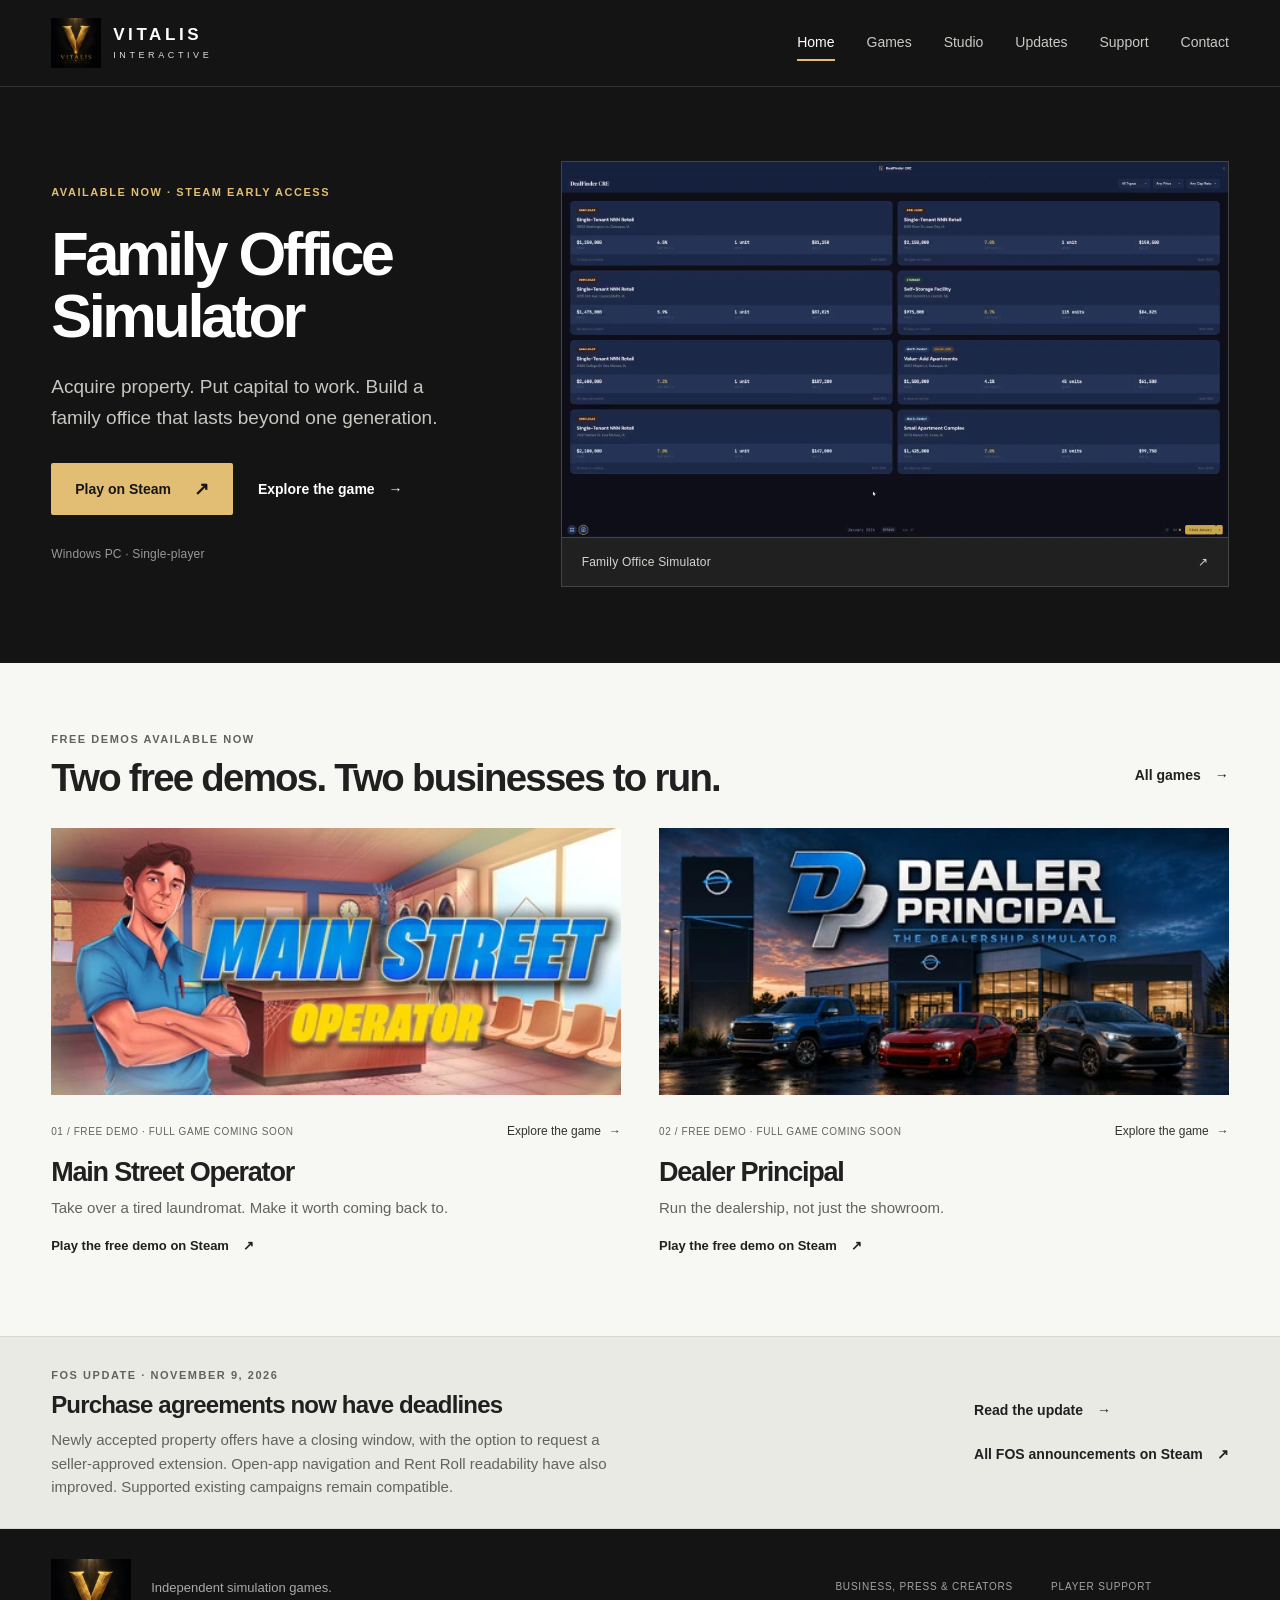
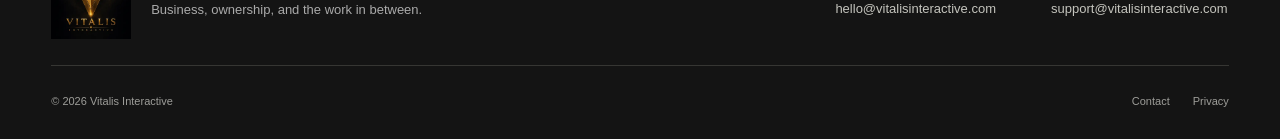
==== commit daec3485: "Publish November FOS release summaries on Vitalis website" ====
--- a/index.html
+++ b/index.html
@@ -10,7 +10,7 @@
 <button class="vi-menu" type="button" data-menu aria-expanded="false" aria-controls="site-navigation" aria-label="Open navigation menu"><span></span><span></span><span></span></button>
 <nav class="vi-nav" id="site-navigation" data-nav aria-label="Primary navigation"><a href="index.html" aria-current="page">Home</a><a href="games.html">Games</a><a href="studio.html">Studio</a><a href="latest.html">Updates</a><a href="support.html">Support</a><a href="contact.html">Contact</a></nav>
 </div></header><main id="main" class="vi-main"><section class="vi-home-hero"><div class="vi-wrap vi-hero-grid"><div class="vi-hero-copy"><span class="vi-kicker vi-gold">Available now · Steam Early Access</span><h1>Family Office<br>Simulator</h1><p>Acquire property. Put capital to work. Build a family office that lasts beyond one generation.</p><div class="vi-actions"><a class="vi-button vi-primary" href="https://store.steampowered.com/app/4820790/Family_Office_Simulator/" target="_blank" rel="noopener noreferrer">Play on Steam <span aria-hidden="true">↗</span></a><a class="vi-inline-link" href="family-office-simulator.html">Explore the game <span aria-hidden="true">→</span></a></div><span class="vi-small vi-hero-platform">Windows PC · Single-player</span></div><a class="vi-hero-art" href="family-office-simulator.html" aria-label="Explore Family Office Simulator"><img class="" src="assets/games/fos-gameplay-1.webp" width="1920" height="1080" alt="Family Office Simulator — screenshot from the public Steam page" loading="eager" fetchpriority="high" decoding="async"><span>Family Office Simulator <span aria-hidden="true">↗</span></span></a></div></section>
-<section class="vi-section"><div class="vi-wrap"><div class="vi-section-heading"><div><span class="vi-kicker">Free demos available now</span><h2>Two free demos. Two businesses to run.</h2></div><a class="vi-inline-link" href="games.html">All games <span aria-hidden="true">→</span></a></div><div class="vi-games-grid"><article class="vi-game"><a class="vi-art-link" href="main-street-operator.html" aria-label="Explore Main Street Operator"><img class="" src="assets/games/mso-capsule.webp" width="460" height="215" alt="Main Street Operator — official Steam capsule artwork" loading="lazy" decoding="async"></a><div class="vi-game-meta"><span>01 / Free demo · Full game coming soon</span><a href="main-street-operator.html">Explore the game <span aria-hidden="true">→</span></a></div><h2><a href="main-street-operator.html">Main Street Operator</a></h2><p>Take over a tired laundromat. Make it worth coming back to.</p><a class="vi-inline-link" href="https://store.steampowered.com/app/5070740/Main_Street_Operator/" target="_blank" rel="noopener noreferrer">Play the free demo on Steam <span aria-hidden="true">↗</span></a></article><article class="vi-game"><a class="vi-art-link" href="dealer-principal.html" aria-label="Explore Dealer Principal"><img class="" src="assets/games/dp-capsule.webp" width="460" height="215" alt="Dealer Principal — official Steam capsule artwork" loading="lazy" decoding="async"></a><div class="vi-game-meta"><span>02 / Free demo · Full game coming soon</span><a href="dealer-principal.html">Explore the game <span aria-hidden="true">→</span></a></div><h2><a href="dealer-principal.html">Dealer Principal</a></h2><p>Run the dealership, not just the showroom.</p><a class="vi-inline-link" href="https://store.steampowered.com/app/5158570/Dealer_Principal_The_Dealership_Simulator/" target="_blank" rel="noopener noreferrer">Play the free demo on Steam <span aria-hidden="true">↗</span></a></article></div></div></section><section class="vi-update-strip"><div class="vi-wrap vi-update-inner"><div><span class="vi-kicker">FOS update · October 25, 2026</span><h2>AcrePilot improvements &amp; property building ages</h2><p>Closed listings no longer clutter actionable AcrePilot opportunities. Negotiation History now describes older decisions more accurately, and owned properties show construction year and approximate building age where known. Existing campaigns remain supported.</p></div><div><a class="vi-inline-link" href="latest.html#update-2026-10-25-fos">Read the update <span aria-hidden="true">→</span></a><br><a class="vi-inline-link" href="https://steamcommunity.com/app/4820790/announcements/" target="_blank" rel="noopener noreferrer">All FOS announcements on Steam <span aria-hidden="true">↗</span></a></div></div></section></main><footer class="vi-footer"><div class="vi-wrap vi-footer-top">
+<section class="vi-section"><div class="vi-wrap"><div class="vi-section-heading"><div><span class="vi-kicker">Free demos available now</span><h2>Two free demos. Two businesses to run.</h2></div><a class="vi-inline-link" href="games.html">All games <span aria-hidden="true">→</span></a></div><div class="vi-games-grid"><article class="vi-game"><a class="vi-art-link" href="main-street-operator.html" aria-label="Explore Main Street Operator"><img class="" src="assets/games/mso-capsule.webp" width="460" height="215" alt="Main Street Operator — official Steam capsule artwork" loading="lazy" decoding="async"></a><div class="vi-game-meta"><span>01 / Free demo · Full game coming soon</span><a href="main-street-operator.html">Explore the game <span aria-hidden="true">→</span></a></div><h2><a href="main-street-operator.html">Main Street Operator</a></h2><p>Take over a tired laundromat. Make it worth coming back to.</p><a class="vi-inline-link" href="https://store.steampowered.com/app/5070740/Main_Street_Operator/" target="_blank" rel="noopener noreferrer">Play the free demo on Steam <span aria-hidden="true">↗</span></a></article><article class="vi-game"><a class="vi-art-link" href="dealer-principal.html" aria-label="Explore Dealer Principal"><img class="" src="assets/games/dp-capsule.webp" width="460" height="215" alt="Dealer Principal — official Steam capsule artwork" loading="lazy" decoding="async"></a><div class="vi-game-meta"><span>02 / Free demo · Full game coming soon</span><a href="dealer-principal.html">Explore the game <span aria-hidden="true">→</span></a></div><h2><a href="dealer-principal.html">Dealer Principal</a></h2><p>Run the dealership, not just the showroom.</p><a class="vi-inline-link" href="https://store.steampowered.com/app/5158570/Dealer_Principal_The_Dealership_Simulator/" target="_blank" rel="noopener noreferrer">Play the free demo on Steam <span aria-hidden="true">↗</span></a></article></div></div></section><section class="vi-update-strip"><div class="vi-wrap vi-update-inner"><div><span class="vi-kicker">FOS update · November 9, 2026</span><h2>Purchase agreements now have deadlines</h2><p>Newly accepted property offers have a closing window, with the option to request a seller-approved extension. Open-app navigation and Rent Roll readability have also improved. Supported existing campaigns remain compatible.</p></div><div><a class="vi-inline-link" href="latest.html#update-2026-11-09-fos">Read the update <span aria-hidden="true">→</span></a><br><a class="vi-inline-link" href="https://steamcommunity.com/app/4820790/announcements/" target="_blank" rel="noopener noreferrer">All FOS announcements on Steam <span aria-hidden="true">↗</span></a></div></div></section></main><footer class="vi-footer"><div class="vi-wrap vi-footer-top">
 <div class="vi-signature"><img src="assets/vitalis-master-exact-2026.webp" width="100" height="100" alt="Vitalis Interactive"><p>Independent simulation games.<br>Business, ownership, and the work in between.</p></div>
 <div class="vi-footer-contacts"><div><span>Business, press &amp; creators</span><a href="mailto:hello@vitalisinteractive.com">hello@vitalisinteractive.com</a></div><div><span>Player support</span><a href="mailto:support@vitalisinteractive.com">support@vitalisinteractive.com</a></div></div>
 </div><div class="vi-wrap vi-footer-bottom"><span>© <span data-year>2026</span> Vitalis Interactive</span><div><a href="contact.html">Contact</a><a href="privacy.html">Privacy</a></div></div></footer><script src="site.js"></script></body></html>
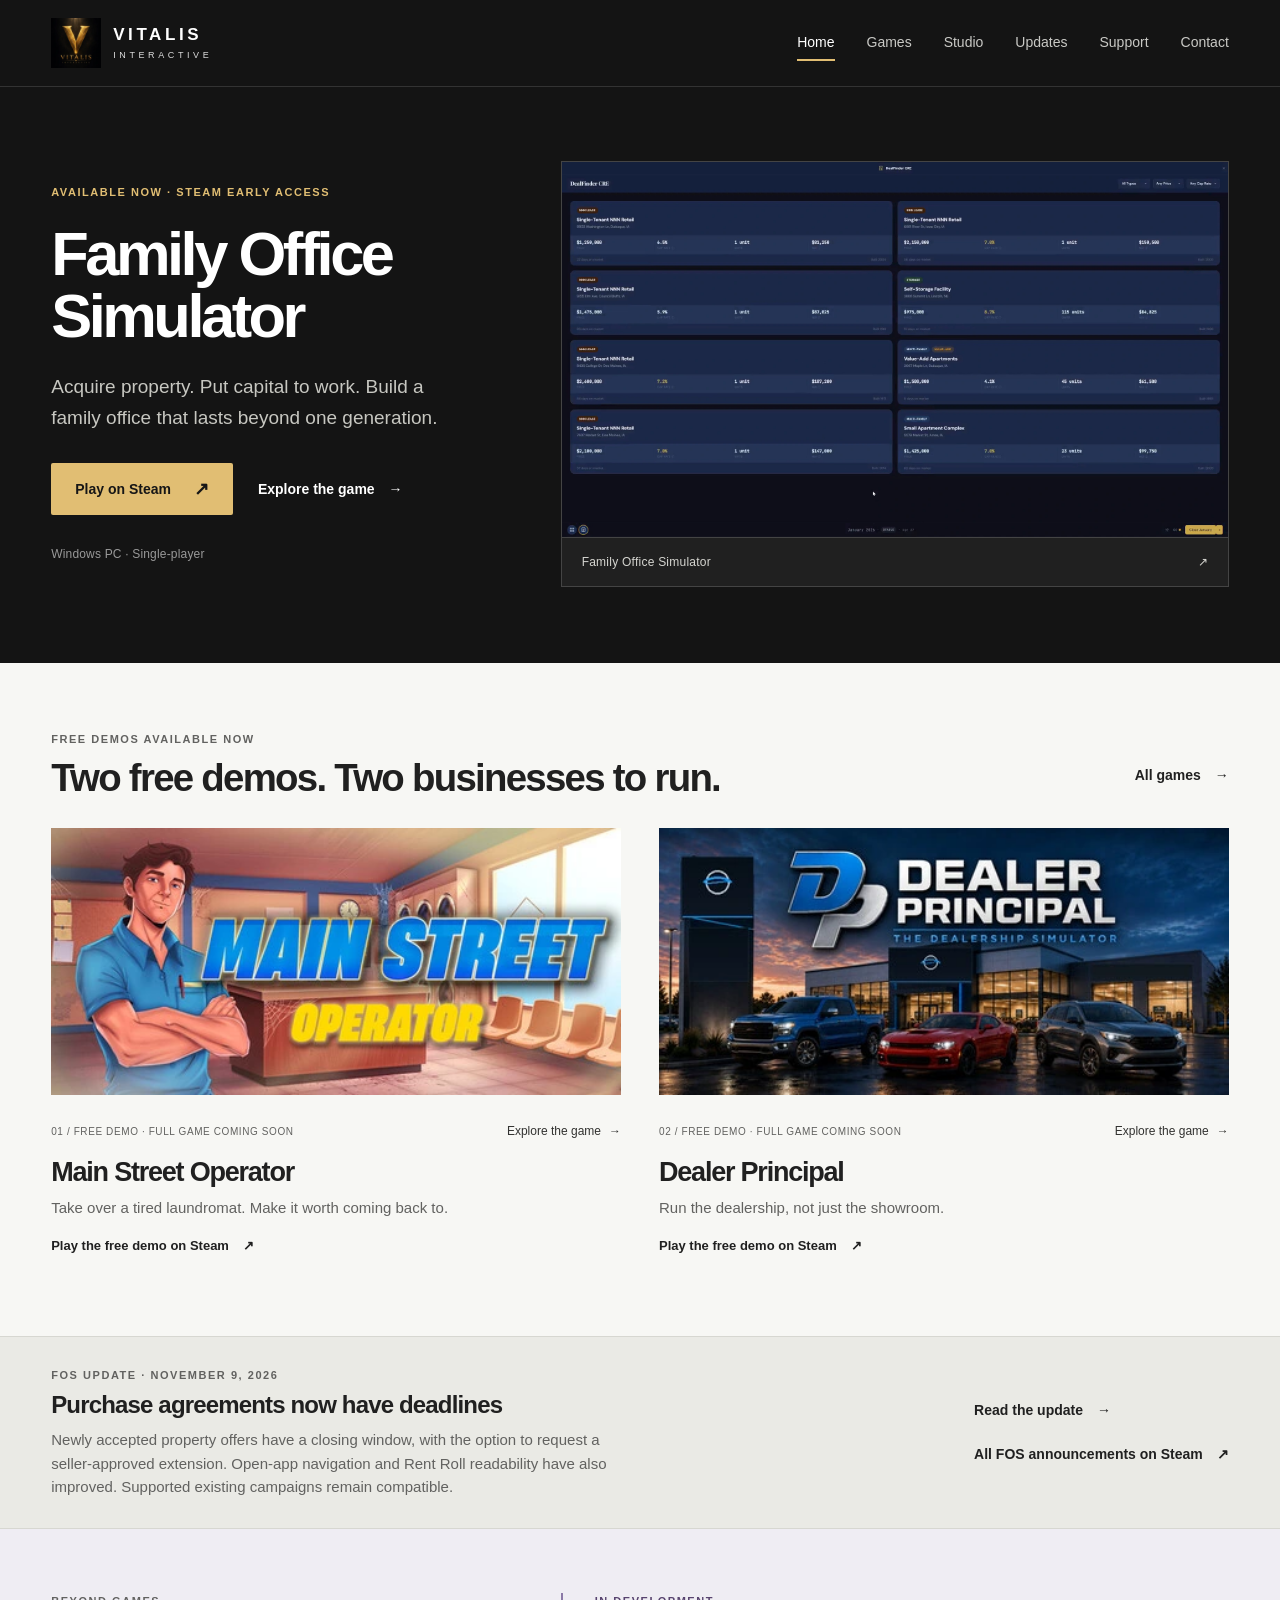
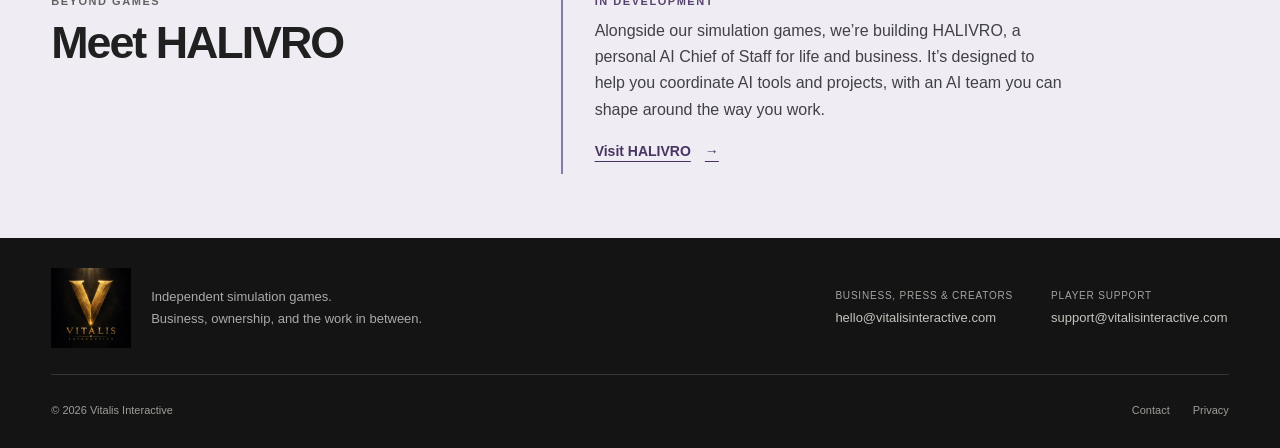
==== commit c64d8524: "Introduce HALIVRO on the Vitalis website" ====
--- a/index.html
+++ b/index.html
@@ -10,7 +10,21 @@
 <button class="vi-menu" type="button" data-menu aria-expanded="false" aria-controls="site-navigation" aria-label="Open navigation menu"><span></span><span></span><span></span></button>
 <nav class="vi-nav" id="site-navigation" data-nav aria-label="Primary navigation"><a href="index.html" aria-current="page">Home</a><a href="games.html">Games</a><a href="studio.html">Studio</a><a href="latest.html">Updates</a><a href="support.html">Support</a><a href="contact.html">Contact</a></nav>
 </div></header><main id="main" class="vi-main"><section class="vi-home-hero"><div class="vi-wrap vi-hero-grid"><div class="vi-hero-copy"><span class="vi-kicker vi-gold">Available now · Steam Early Access</span><h1>Family Office<br>Simulator</h1><p>Acquire property. Put capital to work. Build a family office that lasts beyond one generation.</p><div class="vi-actions"><a class="vi-button vi-primary" href="https://store.steampowered.com/app/4820790/Family_Office_Simulator/" target="_blank" rel="noopener noreferrer">Play on Steam <span aria-hidden="true">↗</span></a><a class="vi-inline-link" href="family-office-simulator.html">Explore the game <span aria-hidden="true">→</span></a></div><span class="vi-small vi-hero-platform">Windows PC · Single-player</span></div><a class="vi-hero-art" href="family-office-simulator.html" aria-label="Explore Family Office Simulator"><img class="" src="assets/games/fos-gameplay-1.webp" width="1920" height="1080" alt="Family Office Simulator — screenshot from the public Steam page" loading="eager" fetchpriority="high" decoding="async"><span>Family Office Simulator <span aria-hidden="true">↗</span></span></a></div></section>
-<section class="vi-section"><div class="vi-wrap"><div class="vi-section-heading"><div><span class="vi-kicker">Free demos available now</span><h2>Two free demos. Two businesses to run.</h2></div><a class="vi-inline-link" href="games.html">All games <span aria-hidden="true">→</span></a></div><div class="vi-games-grid"><article class="vi-game"><a class="vi-art-link" href="main-street-operator.html" aria-label="Explore Main Street Operator"><img class="" src="assets/games/mso-capsule.webp" width="460" height="215" alt="Main Street Operator — official Steam capsule artwork" loading="lazy" decoding="async"></a><div class="vi-game-meta"><span>01 / Free demo · Full game coming soon</span><a href="main-street-operator.html">Explore the game <span aria-hidden="true">→</span></a></div><h2><a href="main-street-operator.html">Main Street Operator</a></h2><p>Take over a tired laundromat. Make it worth coming back to.</p><a class="vi-inline-link" href="https://store.steampowered.com/app/5070740/Main_Street_Operator/" target="_blank" rel="noopener noreferrer">Play the free demo on Steam <span aria-hidden="true">↗</span></a></article><article class="vi-game"><a class="vi-art-link" href="dealer-principal.html" aria-label="Explore Dealer Principal"><img class="" src="assets/games/dp-capsule.webp" width="460" height="215" alt="Dealer Principal — official Steam capsule artwork" loading="lazy" decoding="async"></a><div class="vi-game-meta"><span>02 / Free demo · Full game coming soon</span><a href="dealer-principal.html">Explore the game <span aria-hidden="true">→</span></a></div><h2><a href="dealer-principal.html">Dealer Principal</a></h2><p>Run the dealership, not just the showroom.</p><a class="vi-inline-link" href="https://store.steampowered.com/app/5158570/Dealer_Principal_The_Dealership_Simulator/" target="_blank" rel="noopener noreferrer">Play the free demo on Steam <span aria-hidden="true">↗</span></a></article></div></div></section><section class="vi-update-strip"><div class="vi-wrap vi-update-inner"><div><span class="vi-kicker">FOS update · November 9, 2026</span><h2>Purchase agreements now have deadlines</h2><p>Newly accepted property offers have a closing window, with the option to request a seller-approved extension. Open-app navigation and Rent Roll readability have also improved. Supported existing campaigns remain compatible.</p></div><div><a class="vi-inline-link" href="latest.html#update-2026-11-09-fos">Read the update <span aria-hidden="true">→</span></a><br><a class="vi-inline-link" href="https://steamcommunity.com/app/4820790/announcements/" target="_blank" rel="noopener noreferrer">All FOS announcements on Steam <span aria-hidden="true">↗</span></a></div></div></section></main><footer class="vi-footer"><div class="vi-wrap vi-footer-top">
+<section class="vi-section"><div class="vi-wrap"><div class="vi-section-heading"><div><span class="vi-kicker">Free demos available now</span><h2>Two free demos. Two businesses to run.</h2></div><a class="vi-inline-link" href="games.html">All games <span aria-hidden="true">→</span></a></div><div class="vi-games-grid"><article class="vi-game"><a class="vi-art-link" href="main-street-operator.html" aria-label="Explore Main Street Operator"><img class="" src="assets/games/mso-capsule.webp" width="460" height="215" alt="Main Street Operator — official Steam capsule artwork" loading="lazy" decoding="async"></a><div class="vi-game-meta"><span>01 / Free demo · Full game coming soon</span><a href="main-street-operator.html">Explore the game <span aria-hidden="true">→</span></a></div><h2><a href="main-street-operator.html">Main Street Operator</a></h2><p>Take over a tired laundromat. Make it worth coming back to.</p><a class="vi-inline-link" href="https://store.steampowered.com/app/5070740/Main_Street_Operator/" target="_blank" rel="noopener noreferrer">Play the free demo on Steam <span aria-hidden="true">↗</span></a></article><article class="vi-game"><a class="vi-art-link" href="dealer-principal.html" aria-label="Explore Dealer Principal"><img class="" src="assets/games/dp-capsule.webp" width="460" height="215" alt="Dealer Principal — official Steam capsule artwork" loading="lazy" decoding="async"></a><div class="vi-game-meta"><span>02 / Free demo · Full game coming soon</span><a href="dealer-principal.html">Explore the game <span aria-hidden="true">→</span></a></div><h2><a href="dealer-principal.html">Dealer Principal</a></h2><p>Run the dealership, not just the showroom.</p><a class="vi-inline-link" href="https://store.steampowered.com/app/5158570/Dealer_Principal_The_Dealership_Simulator/" target="_blank" rel="noopener noreferrer">Play the free demo on Steam <span aria-hidden="true">↗</span></a></article></div></div></section><section class="vi-update-strip"><div class="vi-wrap vi-update-inner"><div><span class="vi-kicker">FOS update · November 9, 2026</span><h2>Purchase agreements now have deadlines</h2><p>Newly accepted property offers have a closing window, with the option to request a seller-approved extension. Open-app navigation and Rent Roll readability have also improved. Supported existing campaigns remain compatible.</p></div><div><a class="vi-inline-link" href="latest.html#update-2026-11-09-fos">Read the update <span aria-hidden="true">→</span></a><br><a class="vi-inline-link" href="https://steamcommunity.com/app/4820790/announcements/" target="_blank" rel="noopener noreferrer">All FOS announcements on Steam <span aria-hidden="true">↗</span></a></div></div></section>
+<section class="vi-halivro" aria-labelledby="halivro-title">
+  <div class="vi-wrap vi-halivro-inner">
+    <div>
+      <span class="vi-kicker">Beyond games</span>
+      <h2 id="halivro-title">Meet HALIVRO</h2>
+    </div>
+    <div class="vi-halivro-details">
+      <span class="vi-kicker vi-halivro-status">In development</span>
+      <p>Alongside our simulation games, we’re building HALIVRO, a personal AI Chief of Staff for life and business. It’s designed to help you coordinate AI tools and projects, with an AI team you can shape around the way you work.</p>
+      <a class="vi-inline-link vi-halivro-link" href="https://halivro.com/">Visit HALIVRO <span aria-hidden="true">→</span></a>
+    </div>
+  </div>
+</section>
+</main><footer class="vi-footer"><div class="vi-wrap vi-footer-top">
 <div class="vi-signature"><img src="assets/vitalis-master-exact-2026.webp" width="100" height="100" alt="Vitalis Interactive"><p>Independent simulation games.<br>Business, ownership, and the work in between.</p></div>
 <div class="vi-footer-contacts"><div><span>Business, press &amp; creators</span><a href="mailto:hello@vitalisinteractive.com">hello@vitalisinteractive.com</a></div><div><span>Player support</span><a href="mailto:support@vitalisinteractive.com">support@vitalisinteractive.com</a></div></div>
 </div><div class="vi-wrap vi-footer-bottom"><span>© <span data-year>2026</span> Vitalis Interactive</span><div><a href="contact.html">Contact</a><a href="privacy.html">Privacy</a></div></div></footer><script src="site.js"></script></body></html>
--- a/studio-refresh.css
+++ b/studio-refresh.css
@@ -30,3 +30,45 @@
 @media(max-width:620px){:root{--vi-gutter:22px}.vi-sale-banner-inner{align-items:flex-start;flex-direction:column;gap:3px;padding-block:11px}.vi-sale-banner p{font-size:13px}.vi-sale-banner .vi-inline-link{min-height:34px}.vi-brand{gap:9px}.vi-brand>span{font-size:15px}.vi-brand>span>span{font-size:8px}.vi-hero-copy h1{font-size:46px;margin:18px 0 21px}.vi-hero-copy p{font-size:17px}.vi-hero-grid{gap:30px}.vi-actions{gap:10px 20px;margin-top:24px}.vi-button{min-height:50px;font-size:14px}.vi-hero-copy .vi-actions{align-items:flex-start;flex-direction:column}.vi-hero-copy .vi-hero-platform{margin-top:17px}.vi-section{padding:43px 0}.vi-section-heading{gap:15px;align-items:start;margin-bottom:25px}.vi-section-heading h2{font-size:32px}.vi-section-heading>.vi-inline-link{font-size:12px;gap:7px}.vi-games-grid,.vi-catalog-grid,.vi-story{grid-template-columns:1fr;gap:36px}.vi-game h2{font-size:27px}.vi-game-meta{margin-top:9px}.vi-game-meta>a{font-size:12px}.vi-update-strip{padding:24px 0}.vi-update-inner{flex-direction:column;align-items:flex-start;gap:9px}.vi-update-inner h2{font-size:23px}.vi-footer-top{flex-direction:column;align-items:flex-start;gap:23px;padding-bottom:22px}.vi-signature{gap:16px}.vi-signature img{width:65px;height:65px}.vi-signature p{font-size:12px}.vi-footer-contacts{grid-template-columns:1fr;gap:18px}.vi-footer-contacts a{font-size:14px;min-height:24px}.vi-footer-bottom{align-items:flex-start;flex-direction:column;gap:13px}.vi-footer-bottom>div{gap:25px}.vi-page-intro{padding:42px 0 20px}.vi-page-intro h1{font-size:50px}.vi-page-intro p{font-size:17px}.vi-catalog{padding-top:23px}.vi-catalog .vi-game-meta{flex-direction:row;align-items:center}.vi-catalog .vi-game h2{font-size:29px}.vi-product-grid h1{font-size:43px;max-width:13ch}.vi-lead{font-size:17px}.vi-product-hero{padding-top:15px}.vi-breadcrumb{margin-bottom:20px}.vi-product-grid .vi-actions{margin-top:24px}.vi-game-subtitle{font-size:13px}.vi-story h2{font-size:27px}.vi-story p{font-size:16px}.vi-gallery{grid-template-columns:1fr;gap:25px}.vi-gallery figure:first-child{grid-column:auto}.vi-legacy .section{padding:37px 0}.vi-legacy .page-hero{padding:44px 0 30px}.vi-legacy .page-hero h1{font-size:43px}.vi-legacy .page-lead{font-size:17px}.vi-legacy .process-list article{grid-template-columns:1fr;gap:12px}.vi-legacy .contact-grid>a{padding:24px}.vi-legacy .contact-grid strong{font-size:17px}.vi-legacy .support-grid article{padding:24px}.vi-legacy .dispatch-section{padding:40px 0}.vi-site .update-list article{grid-template-columns:1fr;gap:10px;padding:26px 0}.vi-site .update-list h2{font-size:25px}.vi-site .update-list p{font-size:16px}}
 @media(max-width:359px){:root{--vi-gutter:17px}.vi-hero-copy h1{font-size:41px}.vi-section-heading h2{font-size:27px}.vi-section-heading{flex-wrap:wrap}.vi-game-meta{align-items:flex-start;flex-direction:column;gap:0}.vi-product-grid h1{font-size:38px}.vi-brand>span{font-size:13px}}
 @media(prefers-reduced-motion:reduce){html{scroll-behavior:auto!important}*,*::before,*::after{transition:none!important;animation:none!important}}
+
+/* HALIVRO editorial feature */
+.vi-halivro {
+  padding-block: clamp(38px, 5vw, 68px);
+  background: #efedf3;
+}
+.vi-halivro-inner {
+  display: grid;
+  grid-template-columns: minmax(0, 2fr) minmax(0, 3fr);
+  gap: clamp(24px, 5vw, 74px);
+  align-items: start;
+}
+.vi-halivro h2 {
+  margin: 8px 0 0;
+  font-size: clamp(30px, 3.5vw, 48px);
+  line-height: 1.1;
+  letter-spacing: -.045em;
+}
+.vi-halivro-details {
+  border-inline-start: 2px solid #8b79a7;
+  padding-inline-start: clamp(16px, 2.5vw, 34px);
+}
+.vi-halivro-status { color: #58446f; }
+.vi-halivro-details p {
+  max-width: 53ch;
+  margin: 8px 0 7px;
+  color: #414047;
+  font-size: 16px;
+  line-height: 1.65;
+}
+.vi-halivro .vi-halivro-link {
+  color: #493564;
+  text-decoration: underline;
+}
+.vi-halivro .vi-halivro-link:hover { color: #251736; }
+.vi-halivro .vi-halivro-link:focus-visible {
+  outline-color: #58446f;
+  outline-offset: 3px;
+}
+@media (max-width: 620px) {
+  .vi-halivro-inner { grid-template-columns: minmax(0, 1fr); }
+}
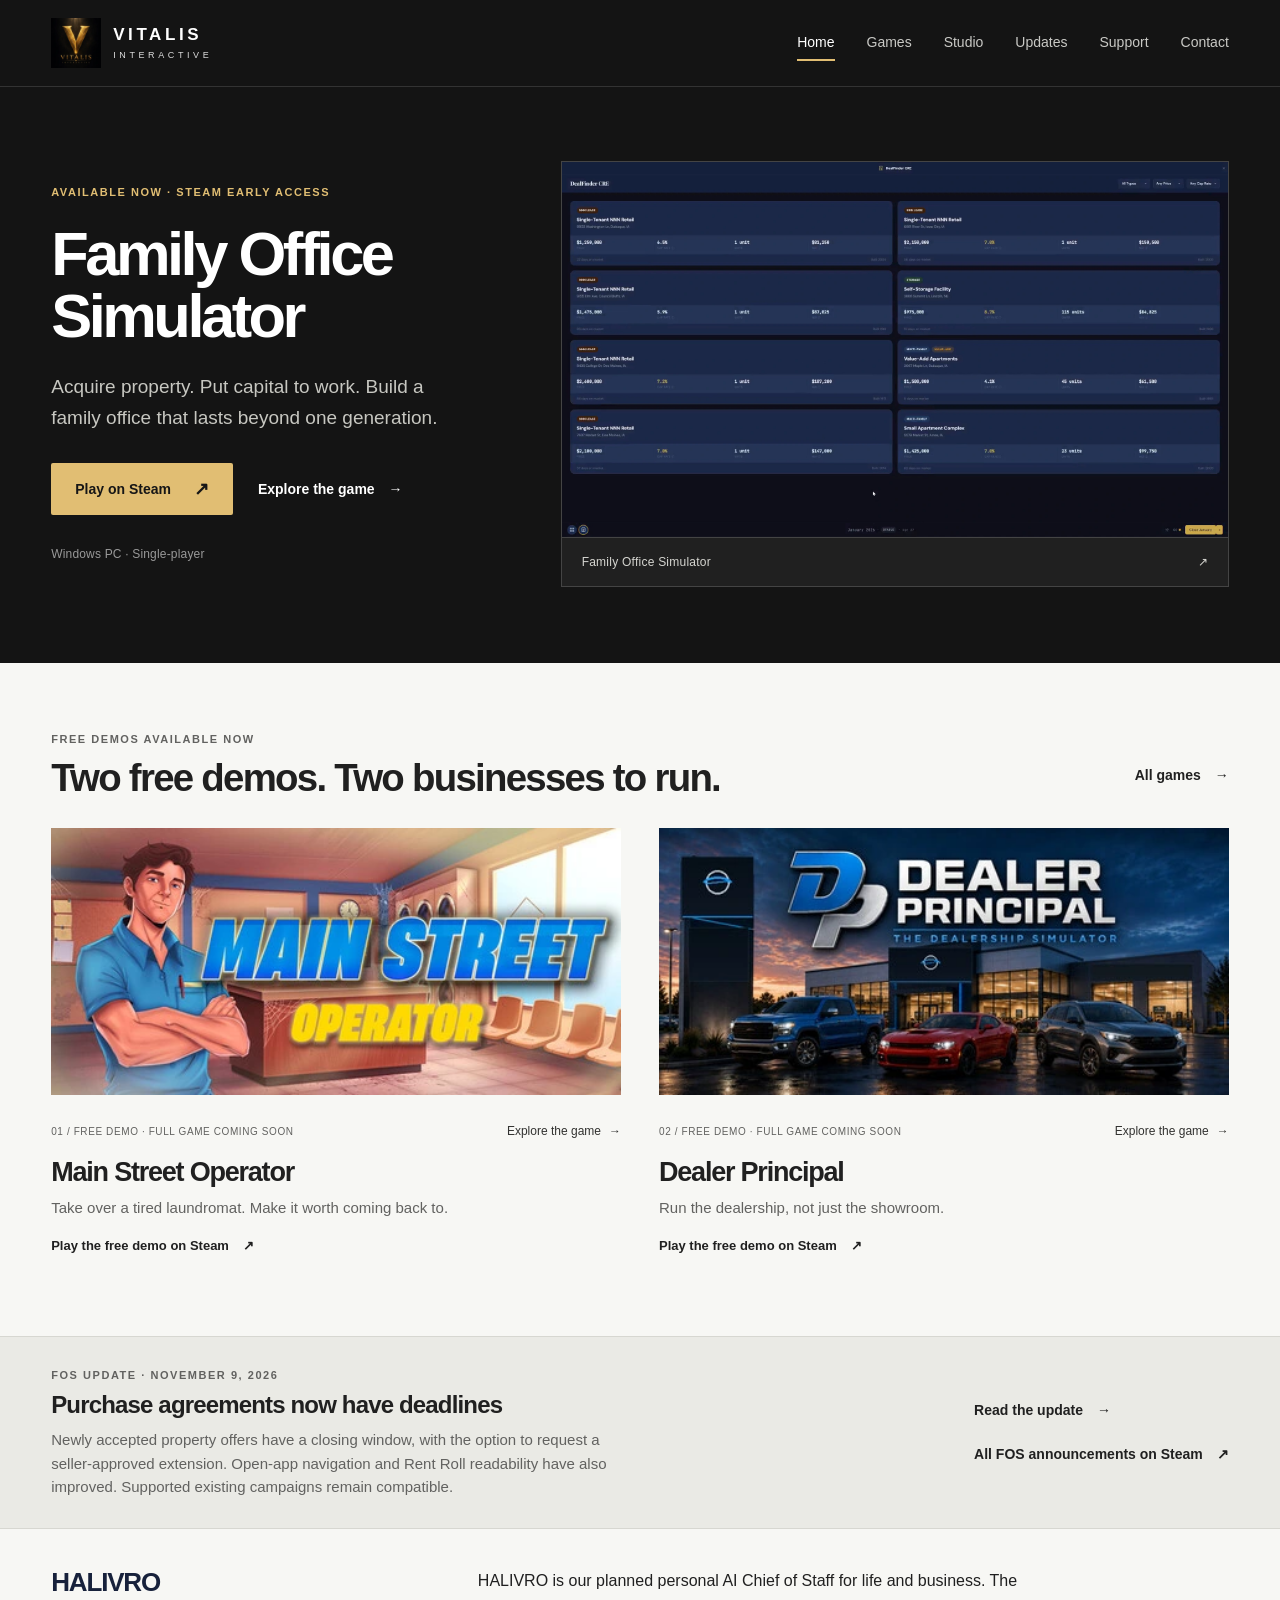
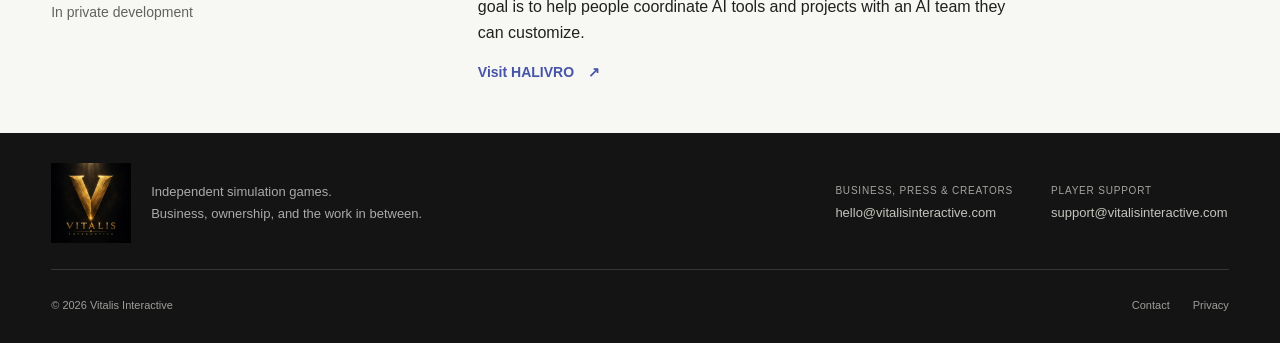
==== commit adf84fd4: "Polish the HALIVRO introduction" ====
--- a/index.html
+++ b/index.html
@@ -11,16 +11,15 @@
 <nav class="vi-nav" id="site-navigation" data-nav aria-label="Primary navigation"><a href="index.html" aria-current="page">Home</a><a href="games.html">Games</a><a href="studio.html">Studio</a><a href="latest.html">Updates</a><a href="support.html">Support</a><a href="contact.html">Contact</a></nav>
 </div></header><main id="main" class="vi-main"><section class="vi-home-hero"><div class="vi-wrap vi-hero-grid"><div class="vi-hero-copy"><span class="vi-kicker vi-gold">Available now · Steam Early Access</span><h1>Family Office<br>Simulator</h1><p>Acquire property. Put capital to work. Build a family office that lasts beyond one generation.</p><div class="vi-actions"><a class="vi-button vi-primary" href="https://store.steampowered.com/app/4820790/Family_Office_Simulator/" target="_blank" rel="noopener noreferrer">Play on Steam <span aria-hidden="true">↗</span></a><a class="vi-inline-link" href="family-office-simulator.html">Explore the game <span aria-hidden="true">→</span></a></div><span class="vi-small vi-hero-platform">Windows PC · Single-player</span></div><a class="vi-hero-art" href="family-office-simulator.html" aria-label="Explore Family Office Simulator"><img class="" src="assets/games/fos-gameplay-1.webp" width="1920" height="1080" alt="Family Office Simulator — screenshot from the public Steam page" loading="eager" fetchpriority="high" decoding="async"><span>Family Office Simulator <span aria-hidden="true">↗</span></span></a></div></section>
 <section class="vi-section"><div class="vi-wrap"><div class="vi-section-heading"><div><span class="vi-kicker">Free demos available now</span><h2>Two free demos. Two businesses to run.</h2></div><a class="vi-inline-link" href="games.html">All games <span aria-hidden="true">→</span></a></div><div class="vi-games-grid"><article class="vi-game"><a class="vi-art-link" href="main-street-operator.html" aria-label="Explore Main Street Operator"><img class="" src="assets/games/mso-capsule.webp" width="460" height="215" alt="Main Street Operator — official Steam capsule artwork" loading="lazy" decoding="async"></a><div class="vi-game-meta"><span>01 / Free demo · Full game coming soon</span><a href="main-street-operator.html">Explore the game <span aria-hidden="true">→</span></a></div><h2><a href="main-street-operator.html">Main Street Operator</a></h2><p>Take over a tired laundromat. Make it worth coming back to.</p><a class="vi-inline-link" href="https://store.steampowered.com/app/5070740/Main_Street_Operator/" target="_blank" rel="noopener noreferrer">Play the free demo on Steam <span aria-hidden="true">↗</span></a></article><article class="vi-game"><a class="vi-art-link" href="dealer-principal.html" aria-label="Explore Dealer Principal"><img class="" src="assets/games/dp-capsule.webp" width="460" height="215" alt="Dealer Principal — official Steam capsule artwork" loading="lazy" decoding="async"></a><div class="vi-game-meta"><span>02 / Free demo · Full game coming soon</span><a href="dealer-principal.html">Explore the game <span aria-hidden="true">→</span></a></div><h2><a href="dealer-principal.html">Dealer Principal</a></h2><p>Run the dealership, not just the showroom.</p><a class="vi-inline-link" href="https://store.steampowered.com/app/5158570/Dealer_Principal_The_Dealership_Simulator/" target="_blank" rel="noopener noreferrer">Play the free demo on Steam <span aria-hidden="true">↗</span></a></article></div></div></section><section class="vi-update-strip"><div class="vi-wrap vi-update-inner"><div><span class="vi-kicker">FOS update · November 9, 2026</span><h2>Purchase agreements now have deadlines</h2><p>Newly accepted property offers have a closing window, with the option to request a seller-approved extension. Open-app navigation and Rent Roll readability have also improved. Supported existing campaigns remain compatible.</p></div><div><a class="vi-inline-link" href="latest.html#update-2026-11-09-fos">Read the update <span aria-hidden="true">→</span></a><br><a class="vi-inline-link" href="https://steamcommunity.com/app/4820790/announcements/" target="_blank" rel="noopener noreferrer">All FOS announcements on Steam <span aria-hidden="true">↗</span></a></div></div></section>
-<section class="vi-halivro" aria-labelledby="halivro-title">
-  <div class="vi-wrap vi-halivro-inner">
+<section class="vi-halivro vi-halivro-home" aria-labelledby="halivro-title">
+  <div class="vi-wrap vi-halivro-home-inner">
     <div>
-      <span class="vi-kicker">Beyond games</span>
-      <h2 id="halivro-title">Meet HALIVRO</h2>
+      <h2 id="halivro-title">HALIVRO</h2>
+      <p class="vi-halivro-status">In private development</p>
     </div>
-    <div class="vi-halivro-details">
-      <span class="vi-kicker vi-halivro-status">In development</span>
-      <p>Alongside our simulation games, we’re building HALIVRO, a personal AI Chief of Staff for life and business. It’s designed to help you coordinate AI tools and projects, with an AI team you can shape around the way you work.</p>
-      <a class="vi-inline-link vi-halivro-link" href="https://halivro.com/">Visit HALIVRO <span aria-hidden="true">→</span></a>
+    <div class="vi-halivro-copy">
+      <p>HALIVRO is our planned personal AI Chief of Staff for life and business. The goal is to help people coordinate AI tools and projects with an AI team they can customize.</p>
+      <a class="vi-inline-link vi-halivro-link" href="https://halivro.com/" target="_blank" rel="noopener noreferrer" aria-label="Visit HALIVRO (opens in a new tab)"><span>Visit HALIVRO</span> <span aria-hidden="true">↗</span></a>
     </div>
   </div>
 </section>
--- a/studio-refresh.css
+++ b/studio-refresh.css
@@ -31,44 +31,60 @@
 @media(max-width:359px){:root{--vi-gutter:17px}.vi-hero-copy h1{font-size:41px}.vi-section-heading h2{font-size:27px}.vi-section-heading{flex-wrap:wrap}.vi-game-meta{align-items:flex-start;flex-direction:column;gap:0}.vi-product-grid h1{font-size:38px}.vi-brand>span{font-size:13px}}
 @media(prefers-reduced-motion:reduce){html{scroll-behavior:auto!important}*,*::before,*::after{transition:none!important;animation:none!important}}
 
-/* HALIVRO editorial feature */
+/* HALIVRO */
 .vi-halivro {
-  padding-block: clamp(38px, 5vw, 68px);
-  background: #efedf3;
+  --halivro-navy: #17213b;
+  --halivro-indigo: #4655aa;
+  background: var(--vi-paper);
 }
-.vi-halivro-inner {
+.vi-halivro-home {
+  padding-block: clamp(26px, 3vw, 42px);
+}
+.vi-halivro-home-inner {
   display: grid;
-  grid-template-columns: minmax(0, 2fr) minmax(0, 3fr);
-  gap: clamp(24px, 5vw, 74px);
+  grid-template-columns: minmax(0, 1fr) minmax(0, 2fr);
+  gap: clamp(20px, 4vw, 56px);
   align-items: start;
 }
 .vi-halivro h2 {
-  margin: 8px 0 0;
-  font-size: clamp(30px, 3.5vw, 48px);
-  line-height: 1.1;
-  letter-spacing: -.045em;
+  color: var(--halivro-navy);
+  font-size: 26px;
+  margin: 0;
 }
-.vi-halivro-details {
-  border-inline-start: 2px solid #8b79a7;
-  padding-inline-start: clamp(16px, 2.5vw, 34px);
+.vi-legacy .vi-halivro-studio {
+  border-block-start: 1px solid var(--vi-rule);
+  padding-block: clamp(32px, 3.5vw, 48px);
 }
-.vi-halivro-status { color: #58446f; }
-.vi-halivro-details p {
-  max-width: 53ch;
-  margin: 8px 0 7px;
-  color: #414047;
+.vi-legacy .vi-halivro-studio h2 {
+  font-size: 28px;
+  margin-block-start: 8px;
+}
+.vi-halivro .vi-halivro-status {
+  color: var(--vi-muted);
+  font-size: 14px;
+  margin: 6px 0 0;
+}
+.vi-halivro .vi-halivro-copy p {
+  color: var(--vi-text);
   font-size: 16px;
   line-height: 1.65;
+  max-width: 62ch;
+  margin: 0 0 4px;
 }
 .vi-halivro .vi-halivro-link {
-  color: #493564;
+  color: var(--halivro-indigo);
+  text-decoration: none;
+}
+.vi-halivro-link:hover > :first-child {
   text-decoration: underline;
 }
-.vi-halivro .vi-halivro-link:hover { color: #251736; }
 .vi-halivro .vi-halivro-link:focus-visible {
-  outline-color: #58446f;
+  outline-color: var(--halivro-indigo);
   outline-offset: 3px;
 }
+@media (max-width: 980px) {
+  .vi-halivro-studio .intro-split { gap: 16px; }
+}
 @media (max-width: 620px) {
-  .vi-halivro-inner { grid-template-columns: minmax(0, 1fr); }
+  .vi-halivro-home-inner { grid-template-columns: minmax(0, 1fr); gap: 16px; }
 }
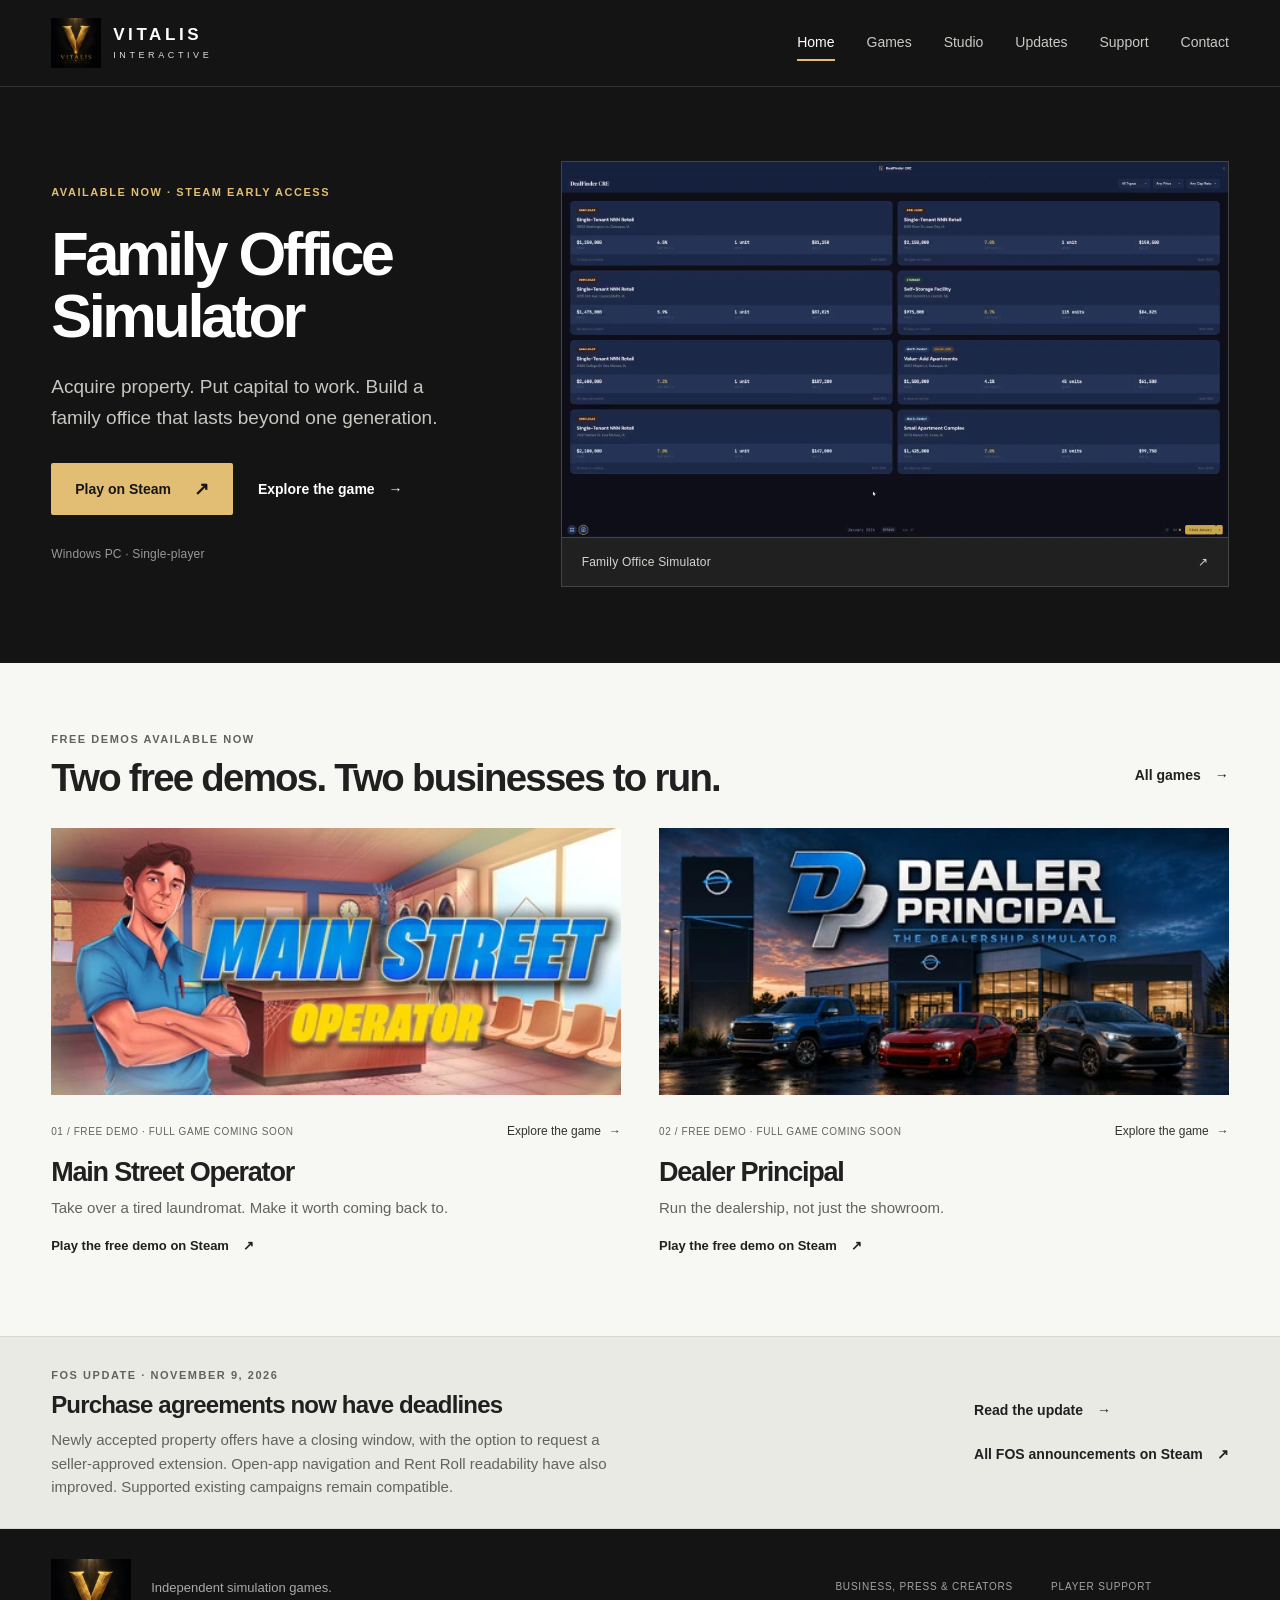
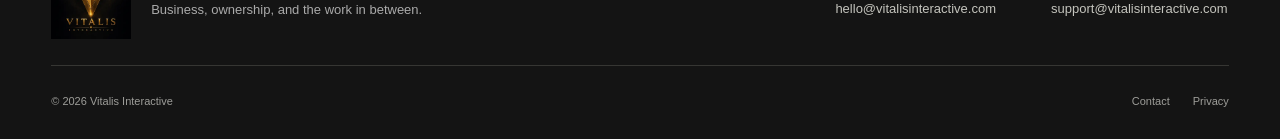
==== commit 67249900: "Focus homepage on simulation games" ====
--- a/index.html
+++ b/index.html
@@ -11,18 +11,6 @@
 <nav class="vi-nav" id="site-navigation" data-nav aria-label="Primary navigation"><a href="index.html" aria-current="page">Home</a><a href="games.html">Games</a><a href="studio.html">Studio</a><a href="latest.html">Updates</a><a href="support.html">Support</a><a href="contact.html">Contact</a></nav>
 </div></header><main id="main" class="vi-main"><section class="vi-home-hero"><div class="vi-wrap vi-hero-grid"><div class="vi-hero-copy"><span class="vi-kicker vi-gold">Available now · Steam Early Access</span><h1>Family Office<br>Simulator</h1><p>Acquire property. Put capital to work. Build a family office that lasts beyond one generation.</p><div class="vi-actions"><a class="vi-button vi-primary" href="https://store.steampowered.com/app/4820790/Family_Office_Simulator/" target="_blank" rel="noopener noreferrer">Play on Steam <span aria-hidden="true">↗</span></a><a class="vi-inline-link" href="family-office-simulator.html">Explore the game <span aria-hidden="true">→</span></a></div><span class="vi-small vi-hero-platform">Windows PC · Single-player</span></div><a class="vi-hero-art" href="family-office-simulator.html" aria-label="Explore Family Office Simulator"><img class="" src="assets/games/fos-gameplay-1.webp" width="1920" height="1080" alt="Family Office Simulator — screenshot from the public Steam page" loading="eager" fetchpriority="high" decoding="async"><span>Family Office Simulator <span aria-hidden="true">↗</span></span></a></div></section>
 <section class="vi-section"><div class="vi-wrap"><div class="vi-section-heading"><div><span class="vi-kicker">Free demos available now</span><h2>Two free demos. Two businesses to run.</h2></div><a class="vi-inline-link" href="games.html">All games <span aria-hidden="true">→</span></a></div><div class="vi-games-grid"><article class="vi-game"><a class="vi-art-link" href="main-street-operator.html" aria-label="Explore Main Street Operator"><img class="" src="assets/games/mso-capsule.webp" width="460" height="215" alt="Main Street Operator — official Steam capsule artwork" loading="lazy" decoding="async"></a><div class="vi-game-meta"><span>01 / Free demo · Full game coming soon</span><a href="main-street-operator.html">Explore the game <span aria-hidden="true">→</span></a></div><h2><a href="main-street-operator.html">Main Street Operator</a></h2><p>Take over a tired laundromat. Make it worth coming back to.</p><a class="vi-inline-link" href="https://store.steampowered.com/app/5070740/Main_Street_Operator/" target="_blank" rel="noopener noreferrer">Play the free demo on Steam <span aria-hidden="true">↗</span></a></article><article class="vi-game"><a class="vi-art-link" href="dealer-principal.html" aria-label="Explore Dealer Principal"><img class="" src="assets/games/dp-capsule.webp" width="460" height="215" alt="Dealer Principal — official Steam capsule artwork" loading="lazy" decoding="async"></a><div class="vi-game-meta"><span>02 / Free demo · Full game coming soon</span><a href="dealer-principal.html">Explore the game <span aria-hidden="true">→</span></a></div><h2><a href="dealer-principal.html">Dealer Principal</a></h2><p>Run the dealership, not just the showroom.</p><a class="vi-inline-link" href="https://store.steampowered.com/app/5158570/Dealer_Principal_The_Dealership_Simulator/" target="_blank" rel="noopener noreferrer">Play the free demo on Steam <span aria-hidden="true">↗</span></a></article></div></div></section><section class="vi-update-strip"><div class="vi-wrap vi-update-inner"><div><span class="vi-kicker">FOS update · November 9, 2026</span><h2>Purchase agreements now have deadlines</h2><p>Newly accepted property offers have a closing window, with the option to request a seller-approved extension. Open-app navigation and Rent Roll readability have also improved. Supported existing campaigns remain compatible.</p></div><div><a class="vi-inline-link" href="latest.html#update-2026-11-09-fos">Read the update <span aria-hidden="true">→</span></a><br><a class="vi-inline-link" href="https://steamcommunity.com/app/4820790/announcements/" target="_blank" rel="noopener noreferrer">All FOS announcements on Steam <span aria-hidden="true">↗</span></a></div></div></section>
-<section class="vi-halivro vi-halivro-home" aria-labelledby="halivro-title">
-  <div class="vi-wrap vi-halivro-home-inner">
-    <div>
-      <h2 id="halivro-title">HALIVRO</h2>
-      <p class="vi-halivro-status">In private development</p>
-    </div>
-    <div class="vi-halivro-copy">
-      <p>HALIVRO is our planned personal AI Chief of Staff for life and business. The goal is to help people coordinate AI tools and projects with an AI team they can customize.</p>
-      <a class="vi-inline-link vi-halivro-link" href="https://halivro.com/" target="_blank" rel="noopener noreferrer" aria-label="Visit HALIVRO (opens in a new tab)"><span>Visit HALIVRO</span> <span aria-hidden="true">↗</span></a>
-    </div>
-  </div>
-</section>
 </main><footer class="vi-footer"><div class="vi-wrap vi-footer-top">
 <div class="vi-signature"><img src="assets/vitalis-master-exact-2026.webp" width="100" height="100" alt="Vitalis Interactive"><p>Independent simulation games.<br>Business, ownership, and the work in between.</p></div>
 <div class="vi-footer-contacts"><div><span>Business, press &amp; creators</span><a href="mailto:hello@vitalisinteractive.com">hello@vitalisinteractive.com</a></div><div><span>Player support</span><a href="mailto:support@vitalisinteractive.com">support@vitalisinteractive.com</a></div></div>
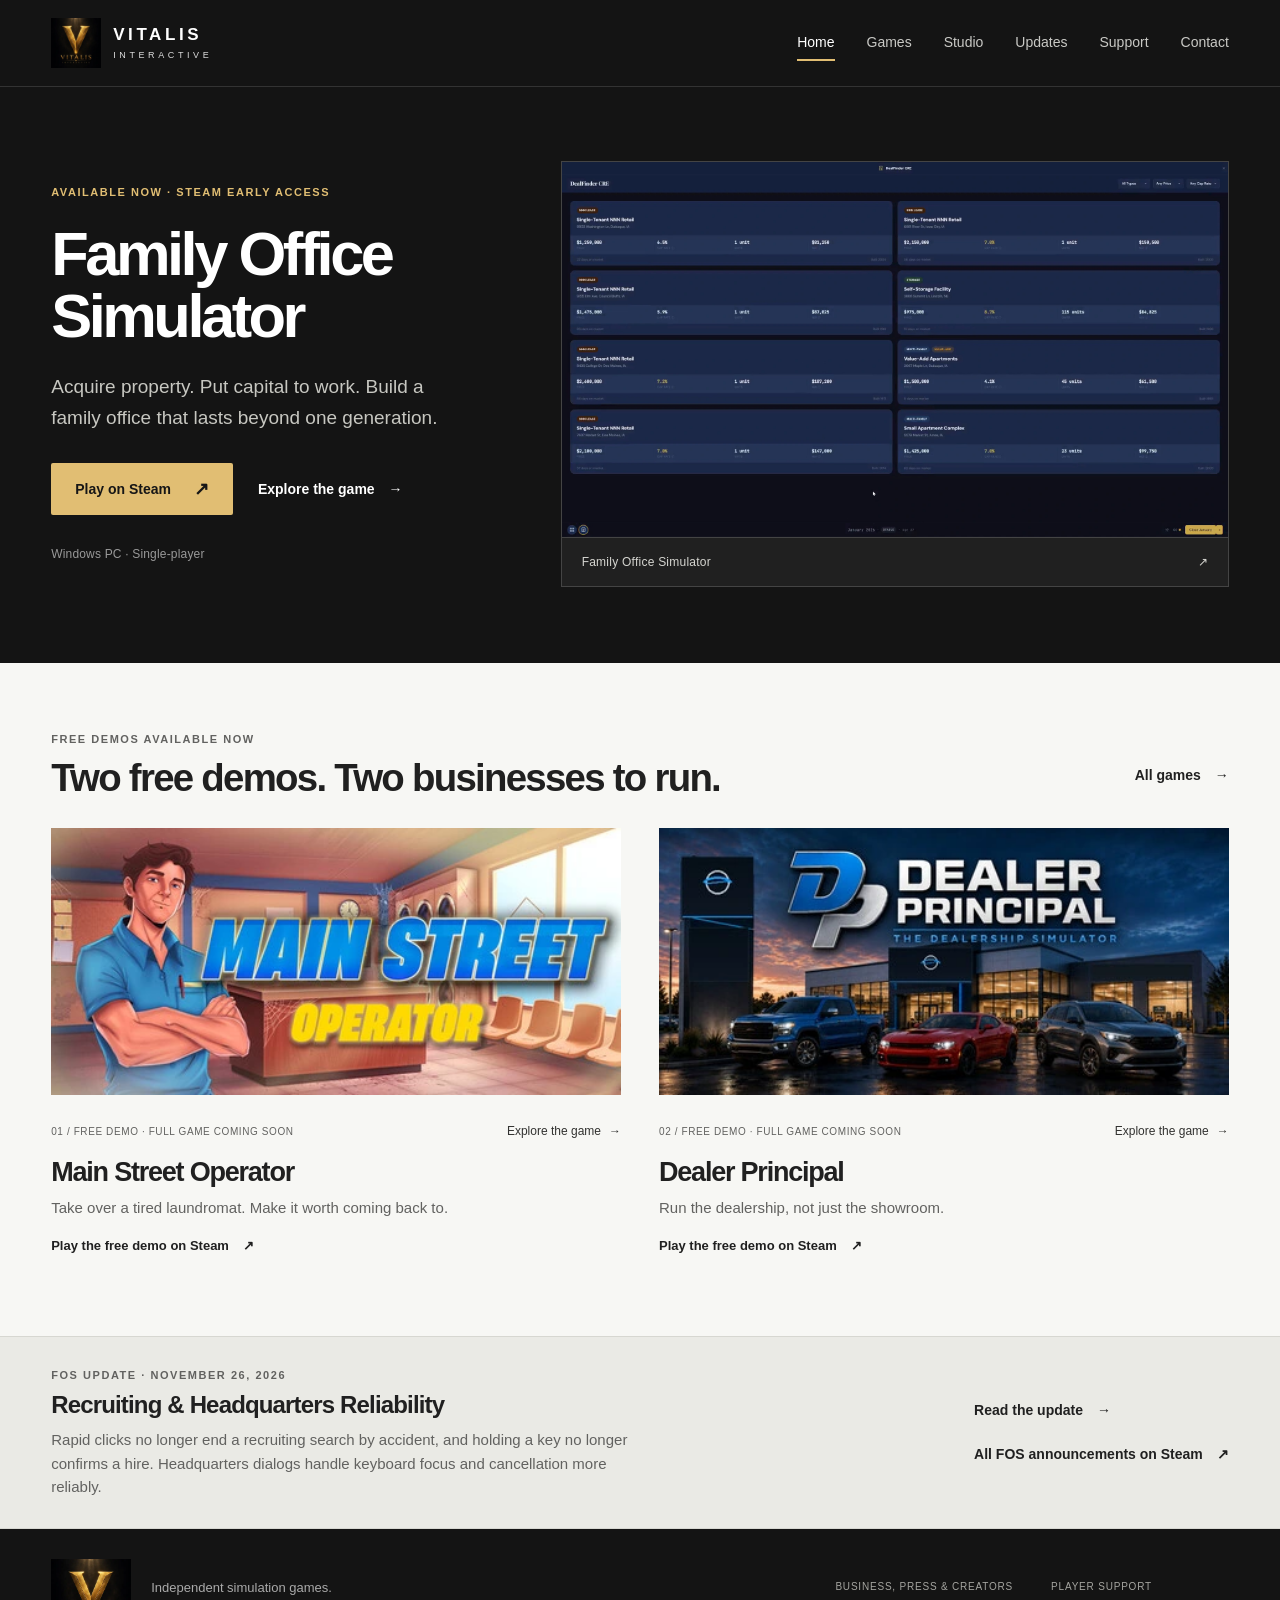
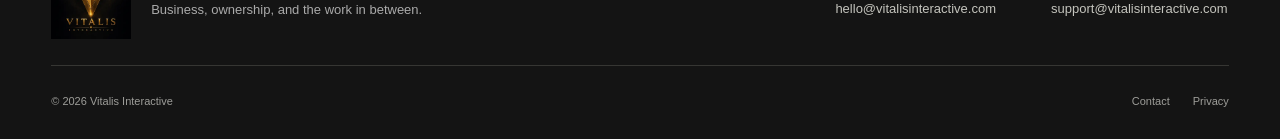
==== commit 829bee25: "Refresh Family Office Simulator website updates Co-authored-by: factory-droid[bot] <138933559+factor" ====
--- a/index.html
+++ b/index.html
@@ -10,7 +10,7 @@
 <button class="vi-menu" type="button" data-menu aria-expanded="false" aria-controls="site-navigation" aria-label="Open navigation menu"><span></span><span></span><span></span></button>
 <nav class="vi-nav" id="site-navigation" data-nav aria-label="Primary navigation"><a href="index.html" aria-current="page">Home</a><a href="games.html">Games</a><a href="studio.html">Studio</a><a href="latest.html">Updates</a><a href="support.html">Support</a><a href="contact.html">Contact</a></nav>
 </div></header><main id="main" class="vi-main"><section class="vi-home-hero"><div class="vi-wrap vi-hero-grid"><div class="vi-hero-copy"><span class="vi-kicker vi-gold">Available now · Steam Early Access</span><h1>Family Office<br>Simulator</h1><p>Acquire property. Put capital to work. Build a family office that lasts beyond one generation.</p><div class="vi-actions"><a class="vi-button vi-primary" href="https://store.steampowered.com/app/4820790/Family_Office_Simulator/" target="_blank" rel="noopener noreferrer">Play on Steam <span aria-hidden="true">↗</span></a><a class="vi-inline-link" href="family-office-simulator.html">Explore the game <span aria-hidden="true">→</span></a></div><span class="vi-small vi-hero-platform">Windows PC · Single-player</span></div><a class="vi-hero-art" href="family-office-simulator.html" aria-label="Explore Family Office Simulator"><img class="" src="assets/games/fos-gameplay-1.webp" width="1920" height="1080" alt="Family Office Simulator — screenshot from the public Steam page" loading="eager" fetchpriority="high" decoding="async"><span>Family Office Simulator <span aria-hidden="true">↗</span></span></a></div></section>
-<section class="vi-section"><div class="vi-wrap"><div class="vi-section-heading"><div><span class="vi-kicker">Free demos available now</span><h2>Two free demos. Two businesses to run.</h2></div><a class="vi-inline-link" href="games.html">All games <span aria-hidden="true">→</span></a></div><div class="vi-games-grid"><article class="vi-game"><a class="vi-art-link" href="main-street-operator.html" aria-label="Explore Main Street Operator"><img class="" src="assets/games/mso-capsule.webp" width="460" height="215" alt="Main Street Operator — official Steam capsule artwork" loading="lazy" decoding="async"></a><div class="vi-game-meta"><span>01 / Free demo · Full game coming soon</span><a href="main-street-operator.html">Explore the game <span aria-hidden="true">→</span></a></div><h2><a href="main-street-operator.html">Main Street Operator</a></h2><p>Take over a tired laundromat. Make it worth coming back to.</p><a class="vi-inline-link" href="https://store.steampowered.com/app/5070740/Main_Street_Operator/" target="_blank" rel="noopener noreferrer">Play the free demo on Steam <span aria-hidden="true">↗</span></a></article><article class="vi-game"><a class="vi-art-link" href="dealer-principal.html" aria-label="Explore Dealer Principal"><img class="" src="assets/games/dp-capsule.webp" width="460" height="215" alt="Dealer Principal — official Steam capsule artwork" loading="lazy" decoding="async"></a><div class="vi-game-meta"><span>02 / Free demo · Full game coming soon</span><a href="dealer-principal.html">Explore the game <span aria-hidden="true">→</span></a></div><h2><a href="dealer-principal.html">Dealer Principal</a></h2><p>Run the dealership, not just the showroom.</p><a class="vi-inline-link" href="https://store.steampowered.com/app/5158570/Dealer_Principal_The_Dealership_Simulator/" target="_blank" rel="noopener noreferrer">Play the free demo on Steam <span aria-hidden="true">↗</span></a></article></div></div></section><section class="vi-update-strip"><div class="vi-wrap vi-update-inner"><div><span class="vi-kicker">FOS update · November 9, 2026</span><h2>Purchase agreements now have deadlines</h2><p>Newly accepted property offers have a closing window, with the option to request a seller-approved extension. Open-app navigation and Rent Roll readability have also improved. Supported existing campaigns remain compatible.</p></div><div><a class="vi-inline-link" href="latest.html#update-2026-11-09-fos">Read the update <span aria-hidden="true">→</span></a><br><a class="vi-inline-link" href="https://steamcommunity.com/app/4820790/announcements/" target="_blank" rel="noopener noreferrer">All FOS announcements on Steam <span aria-hidden="true">↗</span></a></div></div></section>
+<section class="vi-section"><div class="vi-wrap"><div class="vi-section-heading"><div><span class="vi-kicker">Free demos available now</span><h2>Two free demos. Two businesses to run.</h2></div><a class="vi-inline-link" href="games.html">All games <span aria-hidden="true">→</span></a></div><div class="vi-games-grid"><article class="vi-game"><a class="vi-art-link" href="main-street-operator.html" aria-label="Explore Main Street Operator"><img class="" src="assets/games/mso-capsule.webp" width="460" height="215" alt="Main Street Operator — official Steam capsule artwork" loading="lazy" decoding="async"></a><div class="vi-game-meta"><span>01 / Free demo · Full game coming soon</span><a href="main-street-operator.html">Explore the game <span aria-hidden="true">→</span></a></div><h2><a href="main-street-operator.html">Main Street Operator</a></h2><p>Take over a tired laundromat. Make it worth coming back to.</p><a class="vi-inline-link" href="https://store.steampowered.com/app/5070740/Main_Street_Operator/" target="_blank" rel="noopener noreferrer">Play the free demo on Steam <span aria-hidden="true">↗</span></a></article><article class="vi-game"><a class="vi-art-link" href="dealer-principal.html" aria-label="Explore Dealer Principal"><img class="" src="assets/games/dp-capsule.webp" width="460" height="215" alt="Dealer Principal — official Steam capsule artwork" loading="lazy" decoding="async"></a><div class="vi-game-meta"><span>02 / Free demo · Full game coming soon</span><a href="dealer-principal.html">Explore the game <span aria-hidden="true">→</span></a></div><h2><a href="dealer-principal.html">Dealer Principal</a></h2><p>Run the dealership, not just the showroom.</p><a class="vi-inline-link" href="https://store.steampowered.com/app/5158570/Dealer_Principal_The_Dealership_Simulator/" target="_blank" rel="noopener noreferrer">Play the free demo on Steam <span aria-hidden="true">↗</span></a></article></div></div></section><section class="vi-update-strip"><div class="vi-wrap vi-update-inner"><div><span class="vi-kicker">FOS update · November 26, 2026</span><h2>Recruiting &amp; Headquarters Reliability</h2><p>Rapid clicks no longer end a recruiting search by accident, and holding a key no longer confirms a hire. Headquarters dialogs handle keyboard focus and cancellation more reliably.</p></div><div><a class="vi-inline-link" href="latest.html#update-2026-11-26-fos">Read the update <span aria-hidden="true">→</span></a><br><a class="vi-inline-link" href="https://store.steampowered.com/news/app/4820790" target="_blank" rel="noopener noreferrer">All FOS announcements on Steam <span aria-hidden="true">↗</span></a></div></div></section>
 </main><footer class="vi-footer"><div class="vi-wrap vi-footer-top">
 <div class="vi-signature"><img src="assets/vitalis-master-exact-2026.webp" width="100" height="100" alt="Vitalis Interactive"><p>Independent simulation games.<br>Business, ownership, and the work in between.</p></div>
 <div class="vi-footer-contacts"><div><span>Business, press &amp; creators</span><a href="mailto:hello@vitalisinteractive.com">hello@vitalisinteractive.com</a></div><div><span>Player support</span><a href="mailto:support@vitalisinteractive.com">support@vitalisinteractive.com</a></div></div>
--- a/studio-refresh.css
+++ b/studio-refresh.css
@@ -30,61 +30,3 @@
 @media(max-width:620px){:root{--vi-gutter:22px}.vi-sale-banner-inner{align-items:flex-start;flex-direction:column;gap:3px;padding-block:11px}.vi-sale-banner p{font-size:13px}.vi-sale-banner .vi-inline-link{min-height:34px}.vi-brand{gap:9px}.vi-brand>span{font-size:15px}.vi-brand>span>span{font-size:8px}.vi-hero-copy h1{font-size:46px;margin:18px 0 21px}.vi-hero-copy p{font-size:17px}.vi-hero-grid{gap:30px}.vi-actions{gap:10px 20px;margin-top:24px}.vi-button{min-height:50px;font-size:14px}.vi-hero-copy .vi-actions{align-items:flex-start;flex-direction:column}.vi-hero-copy .vi-hero-platform{margin-top:17px}.vi-section{padding:43px 0}.vi-section-heading{gap:15px;align-items:start;margin-bottom:25px}.vi-section-heading h2{font-size:32px}.vi-section-heading>.vi-inline-link{font-size:12px;gap:7px}.vi-games-grid,.vi-catalog-grid,.vi-story{grid-template-columns:1fr;gap:36px}.vi-game h2{font-size:27px}.vi-game-meta{margin-top:9px}.vi-game-meta>a{font-size:12px}.vi-update-strip{padding:24px 0}.vi-update-inner{flex-direction:column;align-items:flex-start;gap:9px}.vi-update-inner h2{font-size:23px}.vi-footer-top{flex-direction:column;align-items:flex-start;gap:23px;padding-bottom:22px}.vi-signature{gap:16px}.vi-signature img{width:65px;height:65px}.vi-signature p{font-size:12px}.vi-footer-contacts{grid-template-columns:1fr;gap:18px}.vi-footer-contacts a{font-size:14px;min-height:24px}.vi-footer-bottom{align-items:flex-start;flex-direction:column;gap:13px}.vi-footer-bottom>div{gap:25px}.vi-page-intro{padding:42px 0 20px}.vi-page-intro h1{font-size:50px}.vi-page-intro p{font-size:17px}.vi-catalog{padding-top:23px}.vi-catalog .vi-game-meta{flex-direction:row;align-items:center}.vi-catalog .vi-game h2{font-size:29px}.vi-product-grid h1{font-size:43px;max-width:13ch}.vi-lead{font-size:17px}.vi-product-hero{padding-top:15px}.vi-breadcrumb{margin-bottom:20px}.vi-product-grid .vi-actions{margin-top:24px}.vi-game-subtitle{font-size:13px}.vi-story h2{font-size:27px}.vi-story p{font-size:16px}.vi-gallery{grid-template-columns:1fr;gap:25px}.vi-gallery figure:first-child{grid-column:auto}.vi-legacy .section{padding:37px 0}.vi-legacy .page-hero{padding:44px 0 30px}.vi-legacy .page-hero h1{font-size:43px}.vi-legacy .page-lead{font-size:17px}.vi-legacy .process-list article{grid-template-columns:1fr;gap:12px}.vi-legacy .contact-grid>a{padding:24px}.vi-legacy .contact-grid strong{font-size:17px}.vi-legacy .support-grid article{padding:24px}.vi-legacy .dispatch-section{padding:40px 0}.vi-site .update-list article{grid-template-columns:1fr;gap:10px;padding:26px 0}.vi-site .update-list h2{font-size:25px}.vi-site .update-list p{font-size:16px}}
 @media(max-width:359px){:root{--vi-gutter:17px}.vi-hero-copy h1{font-size:41px}.vi-section-heading h2{font-size:27px}.vi-section-heading{flex-wrap:wrap}.vi-game-meta{align-items:flex-start;flex-direction:column;gap:0}.vi-product-grid h1{font-size:38px}.vi-brand>span{font-size:13px}}
 @media(prefers-reduced-motion:reduce){html{scroll-behavior:auto!important}*,*::before,*::after{transition:none!important;animation:none!important}}
-
-/* HALIVRO */
-.vi-halivro {
-  --halivro-navy: #17213b;
-  --halivro-indigo: #4655aa;
-  background: var(--vi-paper);
-}
-.vi-halivro-home {
-  padding-block: clamp(26px, 3vw, 42px);
-}
-.vi-halivro-home-inner {
-  display: grid;
-  grid-template-columns: minmax(0, 1fr) minmax(0, 2fr);
-  gap: clamp(20px, 4vw, 56px);
-  align-items: start;
-}
-.vi-halivro h2 {
-  color: var(--halivro-navy);
-  font-size: 26px;
-  margin: 0;
-}
-.vi-legacy .vi-halivro-studio {
-  border-block-start: 1px solid var(--vi-rule);
-  padding-block: clamp(32px, 3.5vw, 48px);
-}
-.vi-legacy .vi-halivro-studio h2 {
-  font-size: 28px;
-  margin-block-start: 8px;
-}
-.vi-halivro .vi-halivro-status {
-  color: var(--vi-muted);
-  font-size: 14px;
-  margin: 6px 0 0;
-}
-.vi-halivro .vi-halivro-copy p {
-  color: var(--vi-text);
-  font-size: 16px;
-  line-height: 1.65;
-  max-width: 62ch;
-  margin: 0 0 4px;
-}
-.vi-halivro .vi-halivro-link {
-  color: var(--halivro-indigo);
-  text-decoration: none;
-}
-.vi-halivro-link:hover > :first-child {
-  text-decoration: underline;
-}
-.vi-halivro .vi-halivro-link:focus-visible {
-  outline-color: var(--halivro-indigo);
-  outline-offset: 3px;
-}
-@media (max-width: 980px) {
-  .vi-halivro-studio .intro-split { gap: 16px; }
-}
-@media (max-width: 620px) {
-  .vi-halivro-home-inner { grid-template-columns: minmax(0, 1fr); gap: 16px; }
-}
